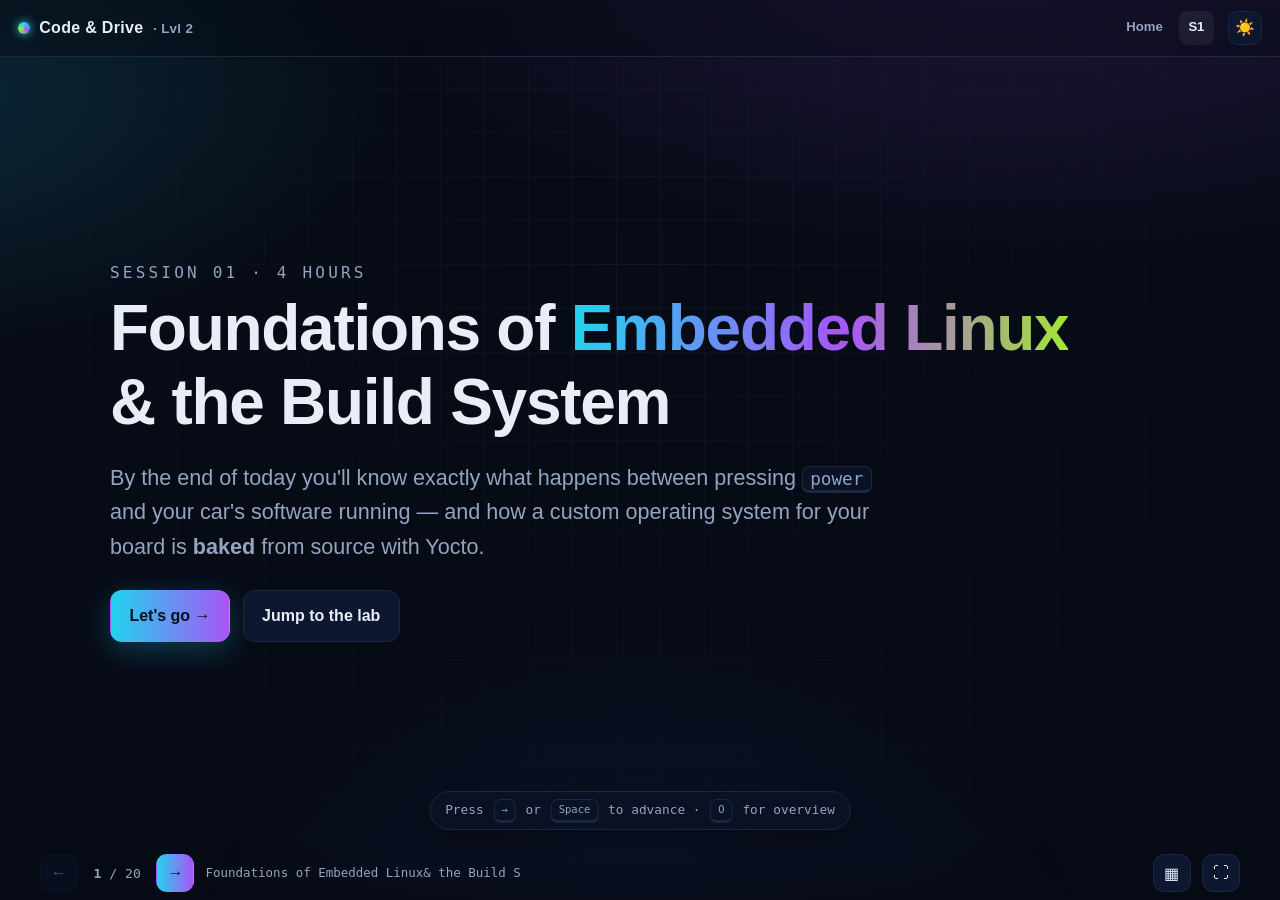
==== session1.html @ d2e60c44 "Publish Home + Session 1 (interactive decks)" ====
<!DOCTYPE html>
<html lang="en">
<head>
<meta charset="utf-8">
<meta name="viewport" content="width=device-width,initial-scale=1">
<title>S1 · Foundations of Embedded Linux &amp; the Build System</title>
<link rel="stylesheet" href="assets/style.css">
<link rel="stylesheet" href="assets/deck.css">
</head>
<body>
<div class="progress"></div>
<header class="topbar">
  <div class="brand"><span class="dot"></span> Code&nbsp;&amp;&nbsp;Drive <small>· Lvl 2</small></div>
  <nav>
    <a href="index.html">Home</a><a href="session1.html">S1</a>
    <!-- PUBLISH: uncomment each tab here (and in every published page) as the session goes live
    <a href="session2.html">S2</a>
    <a href="session3.html">S3</a><a href="session4.html">S4</a><a href="session5.html">S5</a><a href="session6.html">S6</a>
    -->
  </nav>
</header>

<div class="wrap deck">

  <section class="hero" style="min-height:78vh">
    <div class="reveal">
      <div class="kicker">SESSION 01 · 4 HOURS</div>
      <h1>Foundations of <span class="grad">Embedded Linux</span><br>&amp; the Build System</h1>
      <p class="lead reveal d1">By the end of today you'll know exactly what happens between pressing
      <kbd>power</kbd> and your car's software running — and how a custom operating system for your
      board is <b>baked</b> from source with Yocto.</p>
      <div class="hero-actions reveal d2">
        <a class="btn primary" href="#baremetal">Let's go →</a>
        <a class="btn ghost" href="#lab">Jump to the lab</a>
      </div>
    </div>
  </section>

  <!-- BARE METAL VS LINUX -->
  <section id="baremetal">
    <span class="eyebrow reveal">◆ Concept · the big architectural choice</span>
    <h2 class="reveal">Three ways to run code on a chip</h2>
    <div class="primer reveal">
      <span class="eyebrow">◆ Words first</span>
      <p class="plead">Five words we'll lean on — learn them <em>before</em> the concept:</p>
      <dl>
        <dt>Bare-metal</dt><dd>Running your code with <em>no</em> OS at all — your one program owns the whole
          chip. <span class="lit">You do everything yourself.</span></dd>
        <dt>Operating system (OS)</dt><dd>Software that manages the hardware and runs your programs for you.
          Linux is one. <span class="lit">Think: the manager everyone reports to.</span></dd>
        <dt>Kernel</dt><dd>The core of the OS that talks straight to the hardware and shares it between
          programs. <span class="lit">The manager's brain.</span></dd>
        <dt>Real-time</dt><dd>Guaranteeing an action happens within a strict deadline, every single time.
          <span class="lit">RTOS &amp; bare-metal can promise this; Linux <b>cannot</b>.</span></dd>
        <dt>RTOS (real-time OS)</dt><dd>A tiny OS (FreeRTOS, Zephyr, QNX) that schedules tasks with
          <em>guaranteed</em> timing. <span class="lit">A strict manager who never misses a deadline.</span></dd>
      </dl>
    </div>

    <h3 class="reveal d1" style="margin-top:1.6rem">The stack on each option — watch it grow</h3>
    <p class="lead reveal d1">Same chip; three very different amounts of software running on it. Each brick
    you stack up <b>gives you a feature</b> — and takes a little control and determinism away. Read every
    column <b>bottom-up</b>, from the metal to your code.</p>

    <div class="wstack reveal d1">
      <div class="col baremetal">
        <h3>🔩 Bare-metal</h3>
        <div class="brick you"><div class="bt">Your application — high-level logic</div>
          <div class="bd">while(1){ read_sensors(); if(clear) motor_forward(); }</div></div>
        <div class="brick hal"><div class="bt">🎚️ HAL — device actions</div>
          <div class="bd">motor_forward(), motor_stop() — say <i>what</i> to do, not which pin</div></div>
        <div class="brick mcal"><div class="bt">🔧 MCAL — register access</div>
          <div class="bd">motor_forward() → set_pin(IN1, HIGH): writes the GPIO registers</div></div>
        <div class="brick metal"><div class="bt">🔌 The chip · metal</div>
          <div class="bd">CPU + registers + memory-mapped IO</div></div>
        <div class="verdict"><b>You get:</b> µs-tight timing, tiny binary, total control.<br>
          <b>You pay:</b> no Wi-Fi, no multitasking, no filesystem, no Python — you write everything.</div>
      </div>

      <div class="col rtos">
        <h3>⏱️ RTOS</h3>
        <div class="brick you"><div class="bt">Your tasks</div>
          <div class="bd">motor_task() · sensor_task() · comms_task()</div></div>
        <div class="brick plus"><div class="bt">+ RTOS kernel — the one extra layer</div>
          <div class="bd">pre-emptive scheduler, timers, IPC (FreeRTOS / Zephyr / QNX)</div></div>
        <div class="brick hal"><div class="bt">🎚️ HAL — device actions</div>
          <div class="bd">motor_forward(), motor_stop() — same semantic API</div></div>
        <div class="brick mcal"><div class="bt">🔧 MCAL — register access</div>
          <div class="bd">turns those actions into GPIO / timer register writes</div></div>
        <div class="brick metal"><div class="bt">🔌 The chip · metal</div>
          <div class="bd">CPU + registers + memory-mapped IO</div></div>
        <div class="verdict"><b>You gain:</b> pre-emptive scheduling with <i>guaranteed</i> deadlines —
          perfect for a braking or motor-control loop.<br>
          <b>Still missing:</b> rich userspace — Python, TFLite, Wi-Fi, a dashboard are a huge lift.</div>
      </div>

      <div class="col linux">
        <h3>🐧 Embedded Linux</h3>
        <div class="brick you"><div class="bt">Your app · Python + TFLite</div>
          <div class="bd">main.py — ~100 lines of readable code</div></div>
        <div class="brick big"><div class="bt">+ User-space libraries</div>
          <div class="bd">python3, tflite-runtime, libgpiod, smbus2</div></div>
        <div class="brick big"><div class="bt">+ Init &amp; libc</div>
          <div class="bd">systemd (PID 1), glibc, coreutils, ssh, journalctl</div></div>
        <div class="brick big"><div class="bt">+ Linux kernel</div>
          <div class="bd">scheduler, drivers, GPIO/I²C/USB, TCP/IP, filesystem</div></div>
        <div class="brick plus"><div class="bt">+ Bootloader + device tree</div>
          <div class="bd">U-Boot / Pi firmware · .dtb describes the board</div></div>
        <div class="brick hal"><div class="bt">🎚️ HAL — kernel drivers &amp; pinctrl</div>
          <div class="bd">device tree + drivers map registers to /dev names — Linux's HAL</div></div>
        <div class="brick metal"><div class="bt">🔌 The chip · metal</div>
          <div class="bd">CPU + registers + memory-mapped IO</div></div>
        <div class="verdict"><b>You gain:</b> multitasking, drivers, Wi-Fi, TCP, Python, TFLite, a
          filesystem — everything a rich AI app needs.<br>
          <b>You pay:</b> a bigger image and no hard real-time guarantee — the scheduler can pause your
          code for a moment.</div>
      </div>
    </div>

    <div class="eli5 reveal"><span class="lbl">🍼 In plain words</span> Three ways to get around town: <b>bare-metal</b> is a go-kart — you push every pedal yourself, nothing between you and the wheels. <b>RTOS</b> is that same go-kart with a strict instructor who <i>guarantees</i> you brake in time. <b>Linux</b> is a comfy car with Wi-Fi, a screen and cruise control — powerful and clever, but it might pause for a heartbeat to take a phone call.</div>

    <div class="deep reveal"><h4>So why does <em>our</em> car run Linux?</h4><p>Because its hard job isn't a
      microsecond control loop — it's <b>running an AI model, streaming a dashboard over Wi-Fi, and logging
      data</b>. That's exactly what a rich OS is good at. We accept Linux's one weakness — it's not
      real-time — and <b>engineer around it</b>. A pure control
      product might instead pick an RTOS; a self-learning, networked car picks Linux.</p></div>

    <div class="field reveal">
      <span class="tag">🏭 From the field</span>
      <h4>This is literally the infotainment vs. safety split in a real car</h4>
      <p>In production vehicles the <b>infotainment &amp; connectivity</b> domain — maps, media, the AI, the
      network stack — runs <b>embedded Linux</b>, for exactly the reasons above. The <b>safety-critical</b>
      domain — braking, steering, airbags — runs on an <b>RTOS or bare-metal</b> microcontroller where a
      missed deadline is unacceptable. Same vehicle, two worlds, chosen by the real-time requirement. Our car
      is an "infotainment-class" workload, so Linux is the professional choice.</p>
    </div>
  </section>

  <!-- ARCHITECTURE MAP -->
  <section id="arch">
    <span class="eyebrow reveal">◆ The mental model for the whole course</span>
    <h2 class="reveal">The car is a stack of layers — one per session</h2>
    <p class="lead reveal d1">Hold this picture all week. A working robot is not one program — it's a
    <b>stack</b>, each layer trusting the one below it. Every session opens or adds one layer. Let's walk it
    <b>top-down</b>, from the thing you see (a car driving itself) all the way down to the metal, and mark
    which session opens each floor.</p>

    <div class="grid g2 reveal d1" style="margin-top:1rem;align-items:start">
      <div class="card"><div class="num" style="color:var(--cyan)">TOP</div>
        <h3>🧠 Application — the AI</h3>
        <p>A small neural net reads sensor numbers and decides <i>forward, left, right or stop</i>. This is
        the visible behaviour — what a spectator sees.</p>
        <span class="chip cyan">opened in Session 5</span></div>
      <div class="card"><div class="num">↓</div>
        <h3>🎚️ Abstraction — sensor &amp; actuator APIs</h3>
        <p>Small helper modules like <code>car.forward()</code> and <code>sensors.read()</code> that hide
        the messy hardware details behind clean functions your AI can call.</p>
        <span class="chip lime">opened in Sessions 3 &amp; 4</span></div>
      <div class="card"><div class="num">↓</div>
        <h3>📚 User-space libraries</h3>
        <p>Off-the-shelf helpers we <code>import</code>: <code>libgpiod</code> for GPIOs, <code>smbus2</code>
        for I²C to run the model. Someone else wrote them; we stack them in.</p>
        <span class="chip violet">opened in Session 2</span></div>
      <div class="card"><div class="num">↓</div>
        <h3>🚪 System-call interface</h3>
        <p>The one official doorway from your program into the kernel — <code>ioctl()</code> on files like
        <code>/dev/gpiochip0</code>. This is where “asking politely” starts.</p>
        <span class="chip violet">opened in Session 2</span></div>
      <div class="card"><div class="num">↓</div>
        <h3>⚙️ Linux kernel + subsystems</h3>
        <p>The core OS that owns the hardware and shares it fairly. Its GPIO &amp; I²C subsystems route your
        request to the right driver, and its scheduler decides when your code gets to run.</p>
        <span class="chip violet">opened in Sessions 2, 3, 4</span></div>
      <div class="card" style="border-color:rgba(34,211,238,.5);box-shadow:0 0 26px rgba(34,211,238,.15)">
        <div class="num" style="color:var(--cyan)">◀ YOU ARE HERE</div>
        <h3>🧱 Board support &amp; the image</h3>
        <p>The bootloader, kernel config and device tree that tell Linux <i>which</i> hardware it's running
        on — all packaged into one flashable image with your app inside. <b>This is today's floor.</b></p>
        <span class="chip cyan">Session 1 — today</span></div>
      <div class="card"><div class="num" style="color:var(--muted)">BOTTOM</div>
        <h3>🔌 Hardware</h3>
        <p>The Raspberry Pi (or BeagleBone), the L298N motor driver, the HC-SR04 ultrasonic sensor, the
        MPU6050 IMU — the metal that actually moves.</p>
        <span class="chip lime">wired up in Sessions 3 &amp; 4</span></div>
    </div>

    <p class="lead reveal d1" style="margin-top:1.4rem">Here's the same picture as a compact map — <b>this
    exact map reappears in every session with “you are here” highlighted</b>, so you always know where
    today's topic sits and what it depends on:</p>
    <div class="archmap reveal d1">
      <div class="lyr"><div><div class="t">🧠 Application — the AI</div>
        <div class="s">features → model → action (imitation learning)</div></div>
        <span class="badge">Session 5</span></div>
      <div class="lyr"><div><div class="t">🎚️ Abstraction — drivers you call</div>
        <div class="s">clean actuator &amp; sensor APIs your app uses</div></div>
        <span class="badge">Sessions 3 · 4</span></div>
      <div class="lyr"><div><div class="t">📚 User-space libraries</div>
        <div class="s">libgpiod, smbus2, python, tflite-runtime</div></div>
        <span class="badge">Session 2</span></div>
      <div class="lyr"><div><div class="t">🚪 System-call interface</div>
        <div class="s">ioctl() and the /dev files — userspace ↔ kernel</div></div>
        <span class="badge">Session 2</span></div>
      <div class="lyr"><div><div class="t">⚙️ Linux kernel + subsystems</div>
        <div class="s">scheduler, GPIO &amp; I²C subsystems, drivers</div></div>
        <span class="badge">Sessions 2 · 3 · 4</span></div>
      <div class="lyr here"><div><div class="t">🧱 Board support &amp; the image</div>
        <div class="s">bootloader, device tree, kernel config, rootfs</div></div>
        <span class="badge">◀ Session 1 · you are here</span></div>
      <div class="lyr"><div><div class="t">🔌 Hardware</div>
        <div class="s">Pi / BBB, L298N H-bridge, HC-SR04, MPU6050, motors</div></div>
        <span class="badge">Sessions 3 · 4</span></div>
    </div>
    <div class="note reveal" style="margin-top:1rem"><b>And wrapping all of it:</b> <b>Yocto + kas</b> is
      the <i>factory</i> that builds every layer above into one flashable image. That factory is today's job
      — get it right and every later session has solid ground to stand on.</div>
  </section>

  <!-- ANATOMY OF AN IMAGE -->
  <section>
    <span class="eyebrow reveal">◆ Anatomy</span>
    <h2 class="reveal">What's actually on the SD card?</h2>

    <div class="deep reveal"><h4>First — how did your code boot on the TivaC?</h4><p>On a bare-metal
      microcontroller like the <b>TivaC</b>, power-on was simple: the chip's <b>ROM boot sequence</b> read the
      reset vector and jumped straight into <code>main()</code>, flashed at a fixed address. One program owned
      the chip — no OS, no filesystem, no "boot" to speak of. A Linux board <i>cannot</i> start like that:
      there's an entire operating system to load and configure first. So the SD card doesn't hold "your
      program" — it holds <b>four stacked ingredients</b>, and booting is each one handing off to the next.</p></div>

    <p class="lead reveal d1">Read the stack bottom-up — the order they hand control over at boot:</p>
    <div class="stack reveal d2" style="margin-top:1.2rem">
      <div class="layer"><div><div class="t">① Bootloader / firmware</div>
        <div class="s">Pi GPU firmware or U-Boot — the first code that runs, loads the kernel</div></div>
        <span class="chip cyan">first</span></div>
      <div class="layer"><div><div class="t">② Linux kernel + device tree</div>
        <div class="s">The OS core, plus a <code>.dtb</code> that describes your board's hardware</div></div>
        <span class="chip violet">core</span></div>
      <div class="layer"><div><div class="t">③ Root filesystem (rootfs)</div>
        <div class="s">C library, BusyBox/coreutils, Python, systemd… the whole userspace</div></div>
        <span class="chip lime">userspace</span></div>
      <div class="layer"><div><div class="t">④ Your application</div>
        <div class="s"><code>/usr/share/car-training</code> + a systemd service that autostarts it</div></div>
        <span class="chip">you</span></div>
    </div>

    <!-- ① BOOTLOADER -->
    <h3 class="reveal" style="margin-top:1.8rem">① The bootloader — what replaces TivaC's ROM jump</h3>
    <div class="grid g2 reveal d1" style="margin-top:.8rem;align-items:start">
      <div class="card">
        <p>The SoC's tiny ROM can't start Linux directly — the kernel is compressed, large, and needs RAM
        configured first. So the ROM loads a small program whose only job is to <b>prepare the machine and
        load the kernel</b>: the bootloader.</p>
        <p><b>On the Raspberry Pi</b> that role is played by the GPU firmware
        (<code>bootcode.bin</code> → <code>start.elf</code>). <b>On the BeagleBone</b> it's <b>U-Boot</b>, the
        industry-standard open-source bootloader you'll meet on almost every embedded Linux board.</p>
      </div>
      <div class="card">
        <span class="eyebrow">◆ What a bootloader does, in order</span>
        <ol class="steps">
          <li>Initialise RAM, clocks and the boot device</li>
          <li>Read its config — which kernel, which device tree, what boot arguments</li>
          <li>Copy the kernel image + <code>.dtb</code> into memory</li>
          <li>Jump to the kernel's entry point — then step aside for good</li>
        </ol>
      </div>
    </div>

    <div class="eli5 reveal"><span class="lbl">🍼 In plain words</span> Turning the board on is like waking a sleepy giant. A tiny built-in reflex opens one eye and finds the SD card; the <b>bootloader</b> is the strong coffee that actually gets the giant (Linux) up on its feet.</div>

    <!-- ② KERNEL + DEVICE TREE -->
    <h3 class="reveal" style="margin-top:1.6rem">② The kernel — and the device tree that describes your board</h3>
    <p class="lead reveal d1">One Linux kernel binary runs on <i>thousands</i> of different boards. It can't
    hard-code "GPIO lives at address 0x7E200000" — that's true on a Pi and false on a BeagleBone. So the
    board's hardware is described <b>separately</b>, in a <b>device tree</b>.</p>
    <div class="grid g2 reveal d1" style="margin-top:.8rem;align-items:start">
      <div class="card">
        <span class="eyebrow">◆ What is a device tree?</span>
        <p>A <b>device tree</b> is a text file (<code>.dts</code>) that lists every piece of hardware on the
        board — CPUs, memory, I²C buses, GPIO controllers — and where each one lives in memory. It compiles
        to a binary blob (<code>.dtb</code>) that ships next to the kernel. At boot the kernel <i>reads</i> it
        and loads the matching drivers. Same kernel, different <code>.dtb</code> → different board.</p>
      </div>
      <div class="card">
        <span class="eyebrow">◆ A device tree is literally a tree</span>
<pre class="code">/ <span class="cm">(root node)</span>
├─ cpus/ .......... 4× Cortex-A72
├─ memory@0 ....... 4 GB
├─ soc/
│  ├─ i2c@7e804000  { status = "okay"; }   <span class="cm">→ /dev/i2c-1</span>
│  ├─ gpio@7e200000 { ... }                <span class="cm">→ /dev/gpiochip0</span>
│  └─ usb@7e980000  { ... }
└─ chosen { bootargs = "console=ttyS0"; }</pre>
      </div>
    </div>
    <div class="note tip reveal">Each <i>enabled</i> node becomes a device file the kernel exposes — the very
      <code>/dev/*</code> entries Session&nbsp;2 will open. Want to switch a pin's function or turn on a sensor
      bus? You edit the <b>device tree</b> (or a small overlay), not the kernel source. It's the board's
      wiring diagram, in text.</div>

    <div class="eli5 reveal"><span class="lbl">🍼 In plain words</span> The kernel is one skilled worker who can work in <i>any</i> factory. The <b>device tree</b> is the map of <i>this</i> factory — which machine sits where — so the worker finds everything without being rebuilt for each new building.</div>

    <!-- ③ ROOTFS -->
    <h3 class="reveal" style="margin-top:1.6rem">③ The root filesystem — everything Linux calls "userspace"</h3>
    <p class="lead reveal d1">The kernel on its own does nothing useful — it needs programs to run. The
    <b>rootfs</b> is the whole directory tree mounted at <code>/</code>: the C library, shell utilities,
    Python, systemd, and finally your app. <b>Why bake our own instead of grabbing Ubuntu?</b> So it holds
    <i>exactly</i> what the car needs and nothing else — small, fast to boot, and reproducible byte-for-byte.</p>
    <div class="grid g2 reveal d1" style="margin-top:.8rem;align-items:start">
      <div class="card">
        <span class="eyebrow">◆ Inside the rootfs</span>
<pre class="code">/
├─ bin/  sbin/    <span class="cm"># BusyBox / coreutils: ls, cp, mount…</span>
├─ lib/           <span class="cm"># glibc — the C library everything links to</span>
├─ usr/bin/python3        <span class="cm"># the Python that runs the AI</span>
├─ usr/share/car-training/ <span class="cm"># ← our app lives here</span>
├─ etc/systemd/   <span class="cm"># services, incl. car-training.service</span>
└─ dev/ proc/ sys/ <span class="cm"># kernel-provided, filled in at boot</span></pre>
      </div>
      <div class="card">
        <span class="eyebrow">◆ Ours vs a desktop</span>
        <p>Desktop Ubuntu's rootfs is <b>gigabytes</b> — thousands of packages you'll never touch. Ours is a
        few dozen <b>megabytes</b>: every single file is present because a recipe put it there on purpose.</p>
        <p>That's the whole promise of Yocto — you don't <i>trim down</i> a distro, you <i>build up</i>
        exactly the one you need.</p>
      </div>
    </div>

    <div class="eli5 reveal"><span class="lbl">🍼 In plain words</span> The <b>rootfs</b> is the toy box holding every tool and program the system can use. A desktop ships a giant box crammed with toys you'll never touch; we pack a tiny box with only the toys our car actually plays with.</div>

    <!-- ④ APP -->
    <h3 class="reveal" style="margin-top:1.6rem">④ Your application — the only part that's truly "yours"</h3>
    <div class="grid g2 reveal d1" style="margin-top:.8rem;align-items:start">
      <div class="card">
        <p>Everything below this layer was written by someone else. Your entire contribution is a handful of
        files dropped into the rootfs: the Python app under <code>/usr/share/car-training/</code> and a
        <b>systemd service</b> that launches it automatically on boot.</p>
        <p>That service is the bridge from "the OS finished booting" to "the car is driving": PID&nbsp;1
        (systemd) reads it and runs your <code>main.py</code>.</p>
      </div>
      <div class="card">
        <span class="eyebrow">◆ Where your app sits at runtime</span>
<pre class="code">systemd <span class="cm">(PID 1)</span>
  └─ starts car-training.service
       └─ /usr/bin/python3
            └─ /usr/share/car-training/main.py
                 └─ read sensors → model → drive motors</pre>
      </div>
    </div>
  </section>

  <!-- UNDERSTAND THE BOOT CHAIN -->
  <section id="bootchain">
    <span class="eyebrow reveal">◆ Put the ingredients in motion</span>
    <h2 class="reveal">The full boot chain, stage by stage</h2>
    <p class="lead reveal d1">You now know the four ingredients — so the boot sequence reads like a story.
    “It just boots” actually hides six distinct handoffs, each ingredient starting the next. Knowing them is
    the difference between guessing and debugging when the board shows a black screen.</p>

    <div class="grid g2 reveal d2" style="margin-top:1.2rem;align-items:start">
      <div>
        <ol class="steps">
          <li><b>Power-on / ROM code.</b> A tiny program burned into the SoC runs first — the same idea as
            the TivaC's reset vector, just smarter. It knows only enough to find the boot device (SD card)
            and load the next stage. You cannot change it.</li>
          <li><b>Bootloader.</b> On the Pi it's the GPU firmware (<code>bootcode.bin</code>→<code>start.elf</code>);
            on BeagleBone it's <b>U-Boot</b>. Its job: initialise RAM, read config, load the kernel + device
            tree into memory, and jump to the kernel.</li>
          <li><b>Kernel + device tree.</b> Linux decompresses and takes over. It reads the
            <code>.dtb</code> to learn what hardware exists, then brings up drivers, memory management and
            the scheduler.</li>
          <li><b>initramfs (optional).</b> A tiny in-RAM filesystem that can run early setup — e.g. mounting
            an encrypted or network root. Our simple images often skip it.</li>
          <li><b>Mount root filesystem.</b> The kernel mounts the real rootfs (the big partition) as
            <code>/</code>, then executes the first userspace process, <b>PID&nbsp;1</b>.</li>
          <li><b>init = systemd.</b> PID&nbsp;1 is <code>systemd</code>. It brings the system up target by
            target and finally starts <b>your</b> <code>car-training.service</code>.</li>
        </ol>
      </div>
      <div class="card" style="position:sticky;top:80px">
        <span class="eyebrow">◆ Mental hook</span>
        <p class="lead" style="font-size:1rem;margin-top:.6rem">Each stage only knows enough to start the
        next one. It's a relay race: <b>ROM → bootloader → kernel → init → your app</b>. If the car never
        reaches the dashboard, ask <i>“which baton was dropped?”</i></p>
        <div class="deep">
          <h4>Where problems show up</h4>
          <p class="mini">No lights at all → power/ROM. Rainbow screen forever (Pi) → firmware can't find the
          kernel. Kernel panic → bad rootfs or missing driver. Boots but no app → your service failed
          (check <code>journalctl</code>).</p>
        </div>
      </div>
    </div>

    <div class="deep reveal">
      <h4>systemd targets — the "runlevels" of modern Linux</h4>
      <p>systemd boots by reaching <b>targets</b>, each pulling in the units it needs:</p>
      <table class="data">
        <tr><th>Target</th><th>Meaning</th><th>Analogy</th></tr>
        <tr><td><code>basic.target</code></td><td>Filesystems, sockets, early services up</td><td>Engine idling</td></tr>
        <tr><td><code>network-online.target</code></td><td>Wi-Fi has an IP address</td><td>Radio connected</td></tr>
        <tr><td><code>multi-user.target</code></td><td>Full multi-user system, logins ready</td><td>Ready to drive</td></tr>
      </table>
      <p class="mini" style="margin-top:.6rem">Our service declares <code>After=network-online.target</code>
      and <code>WantedBy=multi-user.target</code> so the dashboard only starts once Wi-Fi is up.</p>
    </div>
  </section>

  <!-- WHAT IS YOCTO -->
  <section id="yocto">
    <span class="eyebrow reveal">◆ The factory</span>
    <h2 class="reveal">What is Yocto — and why build a whole OS from source?</h2>
    <p class="lead reveal d1">We never downloaded a finished operating system for the car. We <b>build</b>
    one, from source, tailored to our exact board. The tool that does that is <b>Yocto</b> — think of it as
    a factory that assembles a custom Linux distribution out of recipes.</p>

    <div class="grid g2 reveal d1" style="margin-top:1rem;align-items:start">
      <div class="card">
        <span class="eyebrow">◆ What Yocto actually is</span>
        <p>Not a Linux distro you install — a <b>build system</b>. You describe what you want (which kernel,
        which libraries, your app) in text files, and Yocto compiles the whole thing from source into one
        flashable image. The same inputs always produce the same image, on any machine.</p>
      </div>
      <div class="card">
        <span class="eyebrow">◆ Why Yocto for embedded</span>
        <ul>
          <li><b>Tiny</b> — only the packages the car needs, measured in MB not GB.</li>
          <li><b>Reproducible</b> — anyone rebuilds the identical image, bit for bit.</li>
          <li><b>Tailored</b> — the exact kernel drivers and device tree for our board.</li>
          <li><b>Industry standard</b> — the same tool shipping real products at real companies.</li>
        </ul>
      </div>
    </div>

    <div class="eli5 reveal"><span class="lbl">🍼 In plain words</span> You don't buy a ready-made cake (that's Ubuntu). <b>Yocto</b> is your kitchen: you pick the exact ingredients and bake a cake that's precisely the size and flavour your car needs — no waste, nothing you didn't ask for.</div>

    <div class="primer reveal">
      <span class="eyebrow">◆ Words first</span>
      <p class="plead">Yocto comes with its own vocabulary. Five words unlock everything that follows:</p>
      <dl>
        <dt>Image</dt><dd>The finished, flashable operating system — the single file you write to the SD
          card. <span class="lit">The cake we're baking.</span></dd>
        <dt>Recipe <code>.bb</code></dt><dd>A text file with instructions to build one ingredient (the kernel,
          Python, our app). <span class="lit">One recipe card per ingredient.</span></dd>
        <dt>Layer <code>meta-*</code></dt><dd>A folder (a Git repo) that groups related recipes.
          <span class="lit">A shelf of recipe cards you stack in.</span></dd>
        <dt>BitBake</dt><dd>The engine that reads the recipes and actually does the building.
          <span class="lit">The oven.</span></dd>
        <dt>Upstream / downstream</dt><dd><b>Upstream</b> = the original project someone else maintains that we
          build <em>on top of</em> (poky, meta-raspberrypi). <b>Downstream</b> = us, further along, consuming
          their work. <span class="lit">Water flows from upstream → to you, downstream.</span></dd>
      </dl>
    </div>

    <h3 class="reveal" style="margin-top:1.6rem">What BitBake actually does — the five-task pipeline</h3>
    <p class="lead reveal d1">BitBake builds every ingredient by running the <b>same five tasks, in order</b>.
    A full image is thousands of these, but each recipe walks the identical pipeline:</p>
    <ol class="steps reveal d1" style="margin-top:.6rem">
      <li><b><code>do_fetch</code> — get the source.</b> Download this ingredient's code (git clone or
        tarball) into the build tree.</li>
      <li><b><code>do_configure</code> — set it up.</b> Run the project's configure step so it targets our
        board and options (think <code>./configure</code> or cmake).</li>
      <li><b><code>do_compile</code> — build it.</b> Compile the source into binaries for the board's ARM CPU.</li>
      <li><b><code>do_install</code> — lay out the files.</b> Copy the built binaries, libraries and configs
        into the exact paths they'll occupy on the rootfs (a staging directory).</li>
      <li><b><code>do_package</code> — wrap it up.</b> Split the result into installable packages that get
        assembled, alongside every other recipe's, into the final image.</li>
    </ol>
    <div class="eli5 reveal"><span class="lbl">🍼 In plain words</span> Building one ingredient is like making the same sandwich every time: <b>fetch</b> the bread, <b>configure</b> = lay it out, <b>compile</b> = toast it, <b>install</b> = plate it, <b>package</b> = wrap it to go. Every recipe walks the identical five moves.</div>

    <div class="note tip reveal">Every task's output is cached (<code>sstate</code>). Change one recipe and
      BitBake re-runs only the tasks downstream of the change — which is why the second build is minutes, not
      hours.</div>
  </section>

  <!-- WITHOUT KAS vs WITH KAS -->
  <section id="kas">
    <span class="eyebrow reveal">◆ Why we use kas · not just “how”</span>
    <h2 class="reveal">Do it the hard way once — then let kas do it for you</h2>
    <p class="lead reveal d1">BitBake alone <b>works</b>. It just needs you to babysit a lot of little
    setup steps every single time — clone each layer at the right branch, source an environment script,
    write two config files by hand, and add every layer to the build. Miss a step, get a cryptic error.
    <b>kas</b> is a thin YAML front-end that does the exact same steps for you. Look at both sides side
    by side and the point of kas becomes obvious.</p>

    <div class="eli5 reveal"><span class="lbl">🍼 In plain words</span> Doing it by hand is reciting a six-step recipe from memory <i>every single time</i> — miss one step and dinner's ruined. <b>kas</b> writes the recipe on one card; hand the card to anyone and they make the exact same dish.</div>

    <div class="grid g2 reveal d2" style="margin-top:1.2rem;align-items:start">
      <div class="card">
        <h3>🛠️ Without kas — the manual dance</h3>
        <p class="mini">Everything you'd type in a terminal to reach one <code>bitbake</code>:</p>
<pre class="code"><span class="cm"># 1) clone every layer at the same branch (typo = mystery error)</span>
mkdir -p ~/yocto &amp;&amp; cd ~/yocto
git clone -b scarthgap https://git.yoctoproject.org/poky
git clone -b scarthgap https://git.openembedded.org/meta-openembedded
git clone -b scarthgap https://git.yoctoproject.org/meta-raspberrypi
git clone &lt;course-repo&gt;/meta-car-training

<span class="cm"># 2) initialise the build tree (sets PATH, creates build/)</span>
source poky/oe-init-build-env build

<span class="cm"># 3) register every layer with BitBake, in order</span>
bitbake-layers add-layer ../meta-openembedded/meta-oe
bitbake-layers add-layer ../meta-openembedded/meta-python
bitbake-layers add-layer ../meta-raspberrypi
bitbake-layers add-layer ../meta-car-training

<span class="cm"># 4) edit build/conf/local.conf by hand: MACHINE, DISTRO,</span>
<span class="cm">#    INIT_MANAGER, IMAGE_FSTYPES, EXTRA_IMAGE_FEATURES…</span>
vim conf/local.conf

<span class="cm"># 5) finally start the build</span>
bitbake core-image-car-training</pre>
        <div class="pitfall" style="margin-top:.8rem"><b>The pain:</b> six manual steps, three files to
          keep in sync, and a teammate who wants to reproduce your build has to hear you explain all of
          the above. Version drift is guaranteed.</div>
      </div>

      <div class="card">
        <h3>✨ With kas — one file, one command</h3>
        <p class="mini">The <b>same</b> steps, but declared once in YAML and executed for you:</p>
<pre class="code"><span class="cm"># yocto/kas-raspberrypi4.yml — the entire recipe for the build</span>
<span class="kw">machine</span>: raspberrypi4-64
<span class="kw">distro</span>: poky
<span class="kw">target</span>: core-image-car-training

<span class="kw">repos</span>:
  poky:
    url: https://git.yoctoproject.org/poky
    branch: scarthgap
  meta-openembedded:
    url: https://git.openembedded.org/meta-openembedded
    branch: scarthgap
    layers: {meta-oe: , meta-python: }
  meta-raspberrypi:
    url: https://git.yoctoproject.org/meta-raspberrypi
    branch: scarthgap
  meta-car-training:
    path: meta-car-training

<span class="kw">local_conf_header</span>:
  car: |
    INIT_MANAGER = "systemd"
    IMAGE_FSTYPES = "wic.bz2"</pre>
<pre class="code" style="margin-top:.7rem"><span class="cm"># then, forever after — one line:</span>
<span class="kw">$</span> kas build yocto/kas-raspberrypi4.yml</pre>
        <div class="win" style="margin-top:.8rem"><b>The win:</b> the YAML <b>is</b> the build. Anyone in
          the world runs one command and gets your exact image — no README, no tribal knowledge. That's
          the <i>reproducibility</i> professional Yocto projects live on.</div>
      </div>
    </div>

    <div class="deep reveal" style="margin-top:1rem"><h4>What kas actually does under the hood</h4>
      <p>Nothing magic. When you run <code>kas build</code> it (1) <code>git clone</code>s every repo in
      <code>repos:</code> at the exact branch/commit you asked for, (2) runs <code>source
      oe-init-build-env</code>, (3) generates <code>bblayers.conf</code> from the layer list, (4) appends
      your <code>local_conf_header</code> into <code>local.conf</code>, and (5) invokes <code>bitbake
      $target</code>. Exactly the manual dance on the left — automated and version-locked.</p></div>
    <div class="field reveal">
      <span class="tag">🏭 From the field</span>
      <h4>Every serious embedded team uses a front-end like this</h4>
      <p>In production a real team never runs raw <code>bitbake</code> from a wiki README. They use
      <b>kas</b>, or a similar tool (<code>repo</code>, <code>tanuki</code>), for exactly the reproducibility
      reason above. Learn kas here and it maps straight onto a professional Yocto workflow.</p>
    </div>
  </section>

  <!-- LAB: YOCTO IMAGE BAKER -->
  <section id="lab">
    <span class="eyebrow reveal">◆ Interactive lab</span>
    <h2 class="reveal">Bake your own image 🍰</h2>
    <p class="lead reveal d1">Now bake one yourself — the same <code>kas build</code> from the last slide,
    made interactive. Toggle the layers you need, then hit <b>Bake</b>. Miss a required layer and the build
    complains — just like the real thing.</p>

    <div class="grid g2 reveal d2" style="margin-top:1.2rem">
      <div class="card">
        <h3>Choose your layers</h3>
        <div id="layers"></div>
        <button class="btn primary" id="bake" style="margin-top:1rem">⚙️ Bake image</button>
      </div>
      <div class="card">
        <div class="term" style="box-shadow:none">
          <div class="bar"><i></i><i></i><i></i><span>kas build kas-raspberrypi4.yml</span></div>
          <div class="body" id="bakeout"><span class="m">Toggle layers and press Bake…</span></div>
        </div>
        <div id="artifact" style="margin-top:1rem"></div>
      </div>
    </div>
    <div class="note reveal"><b>Real command:</b> <code>kas build yocto/kas-raspberrypi4.yml</code> — kas
      clones the layers, then BitBake runs thousands of tasks to produce
      <code>core-image-car-training-*.wic.bz2</code> which you flash to the SD card.</div>
  </section>

  <!-- YOCTO MENTAL MODEL -->
  <section>
    <span class="eyebrow reveal">◆ Deep dive</span>
    <h2 class="reveal">Four more words that unlock the deeper mental model</h2>
    <p class="lead reveal d1">You already met <i>image</i>, <i>recipe</i>, <i>layer</i>, <i>BitBake</i> and
    <i>upstream/downstream</i> in the primer earlier. Four more terms unlock everything else Yocto does behind
    the scenes — <b>the ones you'll hear a senior engineer say out loud</b>:</p>

    <dl class="gloss card reveal d1" style="margin-top:1rem">
      <dt>Task</dt><dd>One step of the five-task pipeline inside a recipe (<code>do_fetch</code> →
        <code>do_configure</code> → <code>do_compile</code> → <code>do_install</code> →
        <code>do_package</code>). BitBake runs them in dependency order — thousands of them for a full image.</dd>
      <dt>Machine</dt><dd>The target hardware, e.g. <code>raspberrypi4-64</code> or
        <code>beaglebone-yocto</code>. It selects the kernel, bootloader and device tree.</dd>
      <dt>Distro</dt><dd>Global policy: init system, libc, features. We use <code>poky</code> tuned to
        <code>systemd</code>.</dd>
      <dt>sstate cache</dt><dd>Yocto caches every task's output. Change one recipe and only <i>that</i>
        branch rebuilds — which is why the second build is far faster than the first.</dd>
    </dl>

    <div class="deep reveal">
      <h4>Why build from source at all?</h4>
      <p>Because an embedded image must be <b>tiny, reproducible and tailored</b>. A desktop Ubuntu is
      gigabytes of stuff your car will never use. Yocto lets you include <i>exactly</i> the kernel drivers,
      libraries and files you need — nothing more — and rebuild the identical image on any machine, any
      time. That reproducibility is gold in a competition and in industry.</p>
    </div>
  </section>

  <!-- WHERE LAYERS COME FROM -->
  <section>
    <span class="eyebrow reveal">◆ Deep dive</span>
    <h2 class="reveal">Where do these layers actually come from?</h2>
    <p class="lead reveal d1">“Layer” sounds abstract. It isn't — <b>a layer is just a Git repository full of
    text files</b> (recipes and config). Here's where each one really lives on the internet:</p>

    <div class="card reveal d1" style="margin-top:1rem">
      <table class="data">
        <tr><th>Layer</th><th>Maintained by</th><th>Origin (git URL)</th><th>Gives us…</th></tr>
        <tr><td><code>poky</code></td><td>The Yocto Project</td>
          <td><code>git.yoctoproject.org/poky</code></td><td>BitBake + core metadata &amp; distro</td></tr>
        <tr><td><code>meta-raspberrypi</code></td><td>Community</td>
          <td><code>github.com/agherzan/meta-raspberrypi</code></td><td>Pi kernel, firmware, device trees</td></tr>
        <tr><td><code>meta-openembedded</code></td><td>OpenEmbedded</td>
          <td><code>github.com/openembedded/meta-openembedded</code></td><td>Python, libgpiod, smbus2, numpy…</td></tr>
        <tr><td><code>meta-car-training</code></td><td><b>us — this course</b></td>
          <td>in the course repo</td><td>the car app + its systemd service</td></tr>
      </table>
    </div>

    <p class="lead reveal d1" style="margin-top:1.2rem">When you run <code>kas build</code>, kas reads those
    URLs from the <code>.yml</code> and <code>git clone</code>s each layer next to the others. Afterwards your
    disk looks like this — every layer is a plain folder you can <code>cd</code> into and read:</p>
    <div class="term reveal d1" style="margin-top:1rem"><div class="bar"><i></i><i></i><i></i>
      <span>tree -L 1  (after kas checks out the layers)</span></div>
      <div class="body"><span class="c">~/SummerTraining/build/layers/</span>
<span class="m">├─</span> <span class="v">poky/</span>                <span class="m"># bitbake/ + meta/ + meta-poky/  ← from git.yoctoproject.org</span>
<span class="m">├─</span> <span class="v">meta-raspberrypi/</span>    <span class="m"># the Pi BSP layer          ← from github.com/agherzan</span>
<span class="m">├─</span> <span class="v">meta-openembedded/</span>   <span class="m"># meta-oe, meta-python…     ← from github.com/openembedded</span>
<span class="m">└─</span> <span class="v">meta-car-training/</span>   <span class="m"># ← the ONLY one we wrote</span>
    <span class="m">├─</span> conf/layer.conf
    <span class="m">├─</span> recipes-car/car-training-app_1.0.bb
    <span class="m">└─</span> recipes-car/files/app/main.py …</div></div>

    <p class="lead reveal d1" style="margin-top:1.4rem">Why is each one <b>required</b>? Pull one out and the
    build breaks in a specific, predictable way:</p>
    <div class="grid g2 reveal d1" style="margin-top:.8rem">
      <div class="pitfall"><b>Remove <code>poky</code></b> → no BitBake, no kernel, no C library. It's the
        ground everything stands on — nothing builds at all.</div>
      <div class="pitfall"><b>Remove <code>meta-raspberrypi</code></b> → no Pi kernel, firmware or device tree.
        The image might build but it will <i>never boot</i> on the board.</div>
      <div class="pitfall"><b>Remove <code>meta-openembedded</code></b> → no <code>python3-gpiod</code> /
        <code>smbus2</code>. BitBake stops with <code>Nothing RPROVIDES</code> because our app's runtime deps
        can't be found.</div>
      <div class="pitfall"><b>Remove <code>meta-car-training</code></b> → the OS boots perfectly… to an empty
        prompt. There's simply no car app on it. That's <i>our</i> layer.</div>
    </div>
    <div class="note tip reveal">Three of the four layers are downloaded unchanged from the internet. The
      <b>only</b> code that is truly ours is <code>meta-car-training</code>. Standing on giants' shoulders is
      the entire point of Yocto.</div>
  </section>

  <!-- HOW LAYERS LINK -->
  <section>
    <span class="eyebrow reveal">◆ Deep dive</span>
    <h2 class="reveal">How the layers link together</h2>
    <p class="lead reveal d1">Cloning the folders isn't enough — BitBake has to be <i>told</i> which layers
    exist and in what order. Exactly two files do the linking.</p>

    <div class="grid g2 reveal d1" style="margin-top:1rem;align-items:start">
      <div class="card">
        <h3>① <code>bblayers.conf</code> — the master list</h3>
        <p>One variable, <code>BBLAYERS</code>, is an ordered list of every layer path BitBake should read.
        kas writes this for you from the <code>.yml</code>:</p>
        <pre class="code"><span class="cm"># build/conf/bblayers.conf  (generated by kas)</span>
<span class="kw">BBLAYERS</span> = <span class="st">"</span>
  <span class="st">${TOPDIR}/layers/poky/meta</span>
  <span class="st">${TOPDIR}/layers/poky/meta-poky</span>
  <span class="st">${TOPDIR}/layers/meta-raspberrypi</span>
  <span class="st">${TOPDIR}/layers/meta-openembedded/meta-oe</span>
  <span class="st">${TOPDIR}/layers/meta-openembedded/meta-python</span>
  <span class="st">${TOPDIR}/layers/meta-car-training</span>
<span class="st">"</span></pre>
      </div>
      <div class="card">
        <h3>② <code>conf/layer.conf</code> — each layer's ID card</h3>
        <p>Every layer carries its own <code>conf/layer.conf</code> that registers it with BitBake: its name,
        priority, where its recipes are, and which layers it needs first.</p>
        <pre class="code"><span class="cm"># meta-car-training/conf/layer.conf</span>
<span class="kw">BBPATH</span> .= <span class="st">":${LAYERDIR}"</span>
<span class="kw">BBFILES</span> += <span class="st">"${LAYERDIR}/recipes-*/*/*.bb \</span>
<span class="st">            ${LAYERDIR}/recipes-*/*/*.bbappend"</span>
<span class="kw">BBFILE_COLLECTIONS</span> += <span class="st">"car-training"</span>
<span class="kw">BBFILE_PRIORITY_car-training</span> = <span class="st">"10"</span>
<span class="kw">LAYERDEPENDS_car-training</span> = <span class="st">"core openembedded-layer"</span>
<span class="kw">LAYERSERIES_COMPAT_car-training</span> = <span class="st">"scarthgap"</span></pre>
      </div>
    </div>

    <div class="grid g2 reveal d1" style="margin-top:1.2rem;align-items:start">
      <div class="deep"><h4>Line by line — why each matters</h4>
        <p><code>BBFILES</code> is the glob telling BitBake where <i>this</i> layer's recipes live.
        <code>BBFILE_COLLECTIONS</code> gives the layer a name. <code>BBFILE_PRIORITY</code> breaks ties when
        two layers define the same recipe (higher wins). <code>LAYERDEPENDS</code> says “I need these layers
        present first” — ours needs <code>core</code> (poky) and <code>openembedded-layer</code> for Python.
        <code>LAYERSERIES_COMPAT</code> pins the Yocto release (<code>scarthgap</code>) so mismatched layers
        refuse to build instead of failing cryptically later.</p></div>
      <div class="card">
        <h3>Confirm the wiring</h3>
        <p>On the build machine, ask BitBake what it actually loaded:</p>
        <div class="term" style="box-shadow:none"><div class="bar"><i></i><i></i><i></i>
          <span>bitbake-layers show-layers</span></div>
          <div class="body"><span class="c">$ bitbake-layers show-layers</span>
<span class="m">layer                path                        pri</span>
core                 layers/poky/meta             5
yocto                layers/poky/meta-poky        5
raspberrypi          layers/meta-raspberrypi      9
openembedded-layer   layers/…/meta-oe             6
<span class="g">car-training         layers/meta-car-training    10</span></div></div>
      </div>
    </div>
    <div class="note tip reveal">Mental model of the whole chain: <b>kas</b> clones the layers → writes
      <b>bblayers.conf</b> to list them → each <b>layer.conf</b> plugs its recipes in and declares its
      dependencies. That's how six thousand recipes find one another.</div>
  </section>

  <!-- RECIPE ANATOMY -->
  <section>
    <span class="eyebrow reveal">◆ Read a real recipe</span>
    <h2 class="reveal">Anatomy of our app's recipe</h2>
    <p class="lead reveal d1">This is (a trimmed version of) the recipe that puts the car software on the
    image. Every line earns its place.</p>
    <pre class="code reveal d2"><span class="cm"># car-training-app_1.0.bb — packages the Python app + its service</span>
<span class="kw">SUMMARY</span> = <span class="st">"Edge-AI line-following car controller"</span>
<span class="kw">LICENSE</span> = <span class="st">"MIT"</span>

<span class="cm"># where the source comes from (a local folder in our layer)</span>
<span class="kw">SRC_URI</span> = <span class="st">"file://app"</span>

<span class="cm"># runtime dependencies — MUST be present on the device, not just at build</span>
<span class="kw">RDEPENDS</span>:${PN} = <span class="st">"python3 python3-gpiod python3-smbus2"</span>

<span class="cm"># install the app under /usr/share and register a systemd service</span>
<span class="kw">do_install</span>() {
    install -d ${D}/usr/share/car-training
    cp -r ${WORKDIR}/app/* ${D}/usr/share/car-training/
    install -Dm0644 car-training.service \
        ${D}${systemd_system_unitdir}/car-training.service
}

<span class="kw">inherit</span> systemd
<span class="kw">SYSTEMD_SERVICE</span>:${PN} = <span class="st">"car-training.service"</span>
<span class="kw">SYSTEMD_AUTO_ENABLE</span> = <span class="st">"enable"</span>   <span class="cm"># autostart on boot</span></pre>
    <div class="note tip reveal"><code>${PN}</code> = "package name", <code>${D}</code> = the staging
      directory that becomes the rootfs, <code>${WORKDIR}</code> = where the source was unpacked. These
      variables appear in every recipe.</div>
  </section>

  <!-- FILES YOU WRITE -->
  <section>
    <span class="eyebrow reveal">◆ Reference</span>
    <h2 class="reveal">The files <em>you</em> write — and why</h2>
    <p class="lead reveal d1">Yocto uses a small vocabulary of file types. Most come from upstream layers; you
    only author a handful. Here's the whole set and who writes each:</p>

    <div class="card reveal d1" style="margin-top:1rem">
      <table class="data">
        <tr><th>Extension</th><th>What it is</th><th>Who writes it</th></tr>
        <tr><td><code>.bb</code></td><td>Recipe — build/package one component</td><td><b>us</b> (the app)</td></tr>
        <tr><td><code>.bbappend</code></td><td>Extends an existing recipe without copying it</td><td><b>us</b>, to tweak upstream</td></tr>
        <tr><td><code>.conf</code></td><td>Config: <code>layer.conf</code>, <code>local.conf</code>, machine/distro</td><td><b>us</b> (layer.conf) + upstream</td></tr>
        <tr><td><code>.inc</code></td><td>Include fragment shared between recipes</td><td>mostly upstream</td></tr>
        <tr><td><code>.bbclass</code></td><td>Reusable logic recipes <code>inherit</code></td><td>upstream (e.g. <code>systemd.bbclass</code>)</td></tr>
        <tr><td><code>.yml</code></td><td>kas file — describes the whole build</td><td><b>us</b></td></tr>
        <tr><td><code>.service</code></td><td>systemd unit — how/when our app starts</td><td><b>us</b></td></tr>
        <tr><td><code>.py</code></td><td>The car application itself</td><td><b>us</b></td></tr>
        <tr><td><code>.dts → .dtb</code></td><td>Device-tree source → compiled blob</td><td>upstream BSP</td></tr>
      </table>
    </div>

    <p class="lead reveal d1" style="margin-top:1.4rem">You already read our recipe (<code>.bb</code>). Here's
    the <b>systemd service</b> it installs — the file that makes the car software launch on boot. Every line
    earns its place:</p>
    <pre class="code reveal d1"><span class="cm"># car-training.service — a systemd unit (we write this)</span>
<span class="kw">[Unit]</span>
<span class="fn">Description</span>=Edge-AI line-following car   <span class="cm"># label shown by systemctl status</span>
<span class="fn">After</span>=network-online.target            <span class="cm"># don't start until Wi-Fi has an IP</span>
<span class="fn">Wants</span>=network-online.target            <span class="cm"># actively pull that target in</span>

<span class="kw">[Service]</span>
<span class="fn">ExecStart</span>=/usr/bin/python3 /usr/share/car-training/main.py web
<span class="fn">Restart</span>=on-failure                     <span class="cm"># crash? systemd relaunches it</span>
<span class="fn">User</span>=root                              <span class="cm"># needs GPIO/I²C access</span>

<span class="kw">[Install]</span>
<span class="fn">WantedBy</span>=multi-user.target            <span class="cm"># hook into the normal boot stage</span></pre>

    <div class="grid g3 reveal d1" style="margin-top:1.2rem">
      <div class="card"><div class="num">[Unit]</div><h3>Identity &amp; order</h3><p>Names the service and says
        <i>when</i> it may start. <code>After</code>/<code>Wants</code> put it behind the network so the
        dashboard has Wi-Fi before it opens a socket.</p></div>
      <div class="card"><div class="num">[Service]</div><h3>How to run it</h3><p><code>ExecStart</code> is the
        exact command; <code>Restart=on-failure</code> gives resilience; <code>User=root</code> grants the
        privilege the pins need.</p></div>
      <div class="card"><div class="num">[Install]</div><h3>When enabled</h3><p><code>WantedBy=multi-user.target</code>
        is what <code>SYSTEMD_AUTO_ENABLE</code> in the recipe hooks into, so the car autostarts every
        boot.</p></div>
    </div>
    <div class="deep reveal"><h4>The thread that ties it all together</h4><p>Our <code>.bb</code> recipe
      <code>install</code>s this <code>.service</code> file and our <code>.py</code> app into the rootfs;
      <code>SYSTEMD_SERVICE</code> + <code>SYSTEMD_AUTO_ENABLE</code> register it; systemd (PID&nbsp;1) reads it
      at boot and runs our Python. Four small files — <code>.yml</code>, <code>.bb</code>,
      <code>.service</code>, <code>.py</code> — are the <i>entire</i> footprint of “our” work on top of a whole
      operating system.</p></div>
  </section>

  <!-- HANDS-ON TIME -->
  <section>
    <span class="eyebrow reveal">◆ The whole flow, end to end</span>
    <h2 class="reveal">From empty terminal to a booting board</h2>
    <p class="lead reveal d1">Here is the whole journey in one map — from an empty terminal to a booting
    system. It splits into two passes: a fast <b>minimal build</b> to learn the moves, then the <b>full car
    image</b> on real hardware or in QEMU.</p>

    <div class="grid g2 reveal d1" style="margin-top:1.2rem;align-items:start">
      <div class="card">
        <div class="num" style="color:var(--lime)">PASS 1 · the minimal build</div>
        <h3>💻 Learn the moves, end to end</h3>
        <ol class="steps">
          <li><b>Raw <code>bitbake</code> minimal build.</b> The hard way — hand-clone each layer, source
            the env, edit <code>bblayers.conf</code> + <code>local.conf</code>, then
            <code>bitbake core-image-minimal</code>. See where every step actually lives.</li>
          <li><b>Same target with <code>kas</code>.</b> One YAML, one command — the contrast makes the point
            of kas obvious.</li>
          <li><b>Switch to the course project.</b> Open <code>meta-car-training</code> and walk the folder
            tree — the very layer &amp; recipe layout we just dissected.</li>
          <li><b>Make a tiny change.</b> Something visible (hostname / MOTD banner) to prove the change
            actually reaches the running system.</li>
          <li><b>Rebuild with <code>kas</code>.</b> Only the delta rebuilds thanks to <code>sstate</code>
            — seconds, not minutes.</li>
          <li><b>Boot it.</b> Flash the SD card and plug it into a Pi, <i>or</i> boot the same image in
            QEMU. Either way the serial console scrolls past — the boot terminal just below is what you see.</li>
        </ol>
      </div>

      <div class="card">
        <div class="num" style="color:var(--cyan)">PASS 2 · the full image</div>
        <h3>🏠 The complete car, on board or in QEMU</h3>
        <ol class="steps">
          <li><b>Replay the flow</b> from the minimal build through the tiny change, start to finish.</li>
          <li><b>Build the <em>full</em> car image</b> (much longer — budget an evening).</li>
          <li><b>Run it</b> — flash to a fresh microSD and boot a board, or boot in QEMU if there's no
            hardware to hand.</li>
          <li><b>Confirm the <code>car-training</code> service comes up</b> and the dashboard is reachable.</li>
          <li><b>Capture the evidence</b> for Session 2 — a screenshot of <code>active (running)</code> or
            the dashboard URL loading.</li>
        </ol>
      </div>
    </div>
  </section>

  <!-- WATCH IT BOOT -->
  <section id="boot">
    <span class="eyebrow reveal">◆ The payoff · watch it come alive</span>
    <h2 class="reveal">From power to your login prompt</h2>
    <p class="lead reveal d1">This is (a friendly version of) what scrolls past on the serial console once
    the SD card is in and power is applied. Every line is a <b>handoff</b>: one layer starting the next —
    exactly the layers we just built.</p>
    <div class="term reveal d2" style="margin-top:1rem" data-type='[
      ["[ ROM ] SoC boot ROM: no code in RAM → reading SD card…\n","m",7],
      ["[ boot] firmware: loading kernel8.img + bcm2711-rpi-4-b.dtb\n","m",7],
      ["[    0.000000] Booting Linux on physical CPU 0x0\n","c",5],
      ["[    0.000000] Linux version 6.6.0 (yocto@builder) aarch64\n","c",5],
      ["[    0.142187] Machine model: Raspberry Pi 4 Model B\n","c",5],
      ["[    0.318402] Memory: 3908M available\n","c",5],
      ["[    0.774510] brcmstb-i2c 3f804000.i2c: bus registered → /dev/i2c-1\n","c",5],
      ["[    0.902118] gpiochip0: registered 58 GPIO lines → /dev/gpiochip0\n","c",5],
      ["[    1.204773] EXT4-fs (mmcblk0p2): mounted filesystem as /\n","g",5],
      ["[    1.360051] systemd[1]: Detected architecture arm64\n","g",5],
      ["[    1.512900] systemd[1]: Reached target basic.target\n","g",5],
      ["[    2.031244] systemd[1]: Reached target network-online.target\n","g",5],
      ["[    2.244881] systemd[1]: Reached target multi-user.target\n","g",5],
      ["[    2.301067] systemd[1]: Starting car-training.service…\n","v",5],
      ["[    2.640233] car-training[412]: loading model.tflite (14 KB)\n","v",5],
      ["[    2.905612] car-training[412]: dashboard on http://192.168.1.42:8080\n","c",5],
      ["[    2.912004] systemd[1]: Started car-training.service.\n","g",5],
      ["\nraspberrypi4 login: ","g",22],["root\n","c",26],
      ["root@raspberrypi4:~# ","g",22],["ready to drive_","",40]
    ]'>
      <div class="bar"><i></i><i></i><i></i><span>ttyS0 — serial console @ 115200 baud</span></div>
      <div class="body"></div>
    </div>
    <div class="note reveal">Read it top-to-bottom and you can <b>see the six boot stages</b>: ROM →
      firmware → kernel (with the device tree naming the board) → the kernel registering <code>/dev/i2c-1</code>
      and <code>/dev/gpiochip0</code> (the very files Session&nbsp;2 will open) → rootfs mounted → systemd
      reaching its targets → <b>your</b> service starting.</div>
  </section>

  <!-- TROUBLESHOOTING -->
  <section>
    <span class="eyebrow reveal">◆ When it breaks (it will)</span>
    <h2 class="reveal">Troubleshooting field guide</h2>
    <div class="grid g2 reveal d1" style="margin-top:1rem">
      <div class="pitfall"><b>Build fails: "Nothing RPROVIDES X".</b><br>A recipe needs a package no layer
        provides. Add the correct layer/package name (real example from this course:
        <code>python3-libgpiod</code> doesn't exist — the right one is <code>python3-gpiod</code>).</div>
      <div class="pitfall"><b>Board shows nothing / rainbow screen.</b><br>Firmware can't find or load the
        kernel. Re-flash, verify the card, and check the serial console for the first error line.</div>
      <div class="pitfall"><b>Boots but no dashboard.</b><br>The OS is fine, your service isn't. Run
        <code>journalctl -u car-training</code> — a missing Python module or wrong path is the usual culprit.</div>
      <div class="pitfall"><b>Edited the app but nothing changed.</b><br>The recipe caches source. Force a
        rebuild of just that recipe: <code>bitbake -c cleansstate car-training-app &amp;&amp; kas build …</code></div>
    </div>
    <div class="deep reveal"><h4>Golden debugging rule</h4><p>Always read <b>the first</b> error, not the
      last. Later errors are usually consequences. The serial console and <code>journalctl</code> are your
      two best friends all program long.</p></div>
  </section>

  <!-- EXERCISES -->
  <section>
    <span class="eyebrow reveal">◆ Challenge yourself</span>
    <h2 class="reveal">Exercises</h2>
    <div class="grid g3 reveal d1" style="margin-top:1rem">
      <div class="card"><div class="num">WARM-UP</div><h3>Trace the relay</h3><p>Without looking, list the
        six boot stages in order and name one failure symptom for each.</p></div>
      <div class="card"><div class="num">HANDS-ON</div><h3>Shrink the image</h3><p>Find one package you can
        remove from the image recipe, rebuild, and compare the <code>.wic.bz2</code> size.</p></div>
      <div class="card"><div class="num">STRETCH</div><h3>Add a MOTD</h3><p>Make the board print a custom
        welcome banner on login by adding a file to the rootfs via a small recipe append.</p></div>
    </div>
  </section>

  <!-- REQUIRED DELIVERABLE + PREP FOR NEXT -->
  <section id="deliver">
    <span class="eyebrow reveal">◆ Take-home · required for Session 2</span>
    <h2 class="reveal">Bring a bootable image — and the story behind it</h2>
    <p class="lead reveal d1">Session&nbsp;2 <b>starts by booting your image in the room</b>. That means the
    two halves of your take-home job are: <b>run the full build + flash at home</b>, and <b>be ready to walk
    us through what your build actually does</b>. From here on, every session begins with your work.</p>

    <div class="grid g2 reveal d1" style="margin-top:1rem;align-items:start">
      <div class="card"><h3>1 · A booting SD card</h3>
        <p>Replay the in-class flow at home: <code>kas build</code>, flash the SD card, plug it into the
        board, and confirm the <code>car-training</code> service is up. Bring the card, the board (if you
        have one), or a screenshot of <code>systemctl status car-training</code> — evidence that your image
        boots.</p>
        <span class="chip lime">build</span><span class="chip">flash</span><span class="chip">boot</span></div>
      <div class="card"><h3>2 · Present the architecture &amp; the build</h3>
        <p>A short (5–8 min) walkthrough: draw the layer stack in your own words (who owns each layer, what
        would break if it disappeared) and read <code>kas-raspberrypi4.yml</code> section by section
        justifying <i>why</i> each line is there.</p>
        <span class="chip cyan">arch</span><span class="chip">kas</span><span class="chip">reproducible</span></div>
    </div>

    <div class="prep next reveal">
      <span class="eyebrow" style="color:var(--cyan);border-color:rgba(34,211,238,.4)">◆ Research keywords · come prepared</span>
      <p class="plead">Session&nbsp;2 opens the running system — libraries, syscalls, the kernel. Research
      these so you can teach them back to the room and dive into the AI-assisted exercise:</p>
      <div class="kws">
        <span class="kw">userspace vs kernel</span><span class="kw">system call</span>
        <span class="kw">ioctl</span><span class="kw">/dev/gpiochip0</span><span class="kw">/dev/i2c-1</span>
        <span class="kw">libgpiod</span><span class="kw">smbus2</span><span class="kw">RDEPENDS vs DEPENDS</span>
        <span class="kw">bbappend</span><span class="kw">strace</span>
        <span class="kw">out-of-tree kernel module</span><span class="kw">character device driver</span>
      </div>
      <ul class="qs">
        <li>Why can't your Python app touch a hardware pin directly? Who is stopping it and why?</li>
        <li>What does <code>ioctl()</code> do, and how is it different from <code>read()</code>/<code>write()</code>?</li>
        <li>Pick one line of Python that toggles a GPIO and trace — in your own words — every layer it passes
          through before a voltage changes on the pin.</li>
        <li>What is a <b>.bbappend</b>? And what is an <b>out-of-tree kernel module</b>? Session&nbsp;2 you'll
          write one of each with the help of AI.</li>
      </ul>
    </div>
    <div class="field reveal">
      <span class="tag">🏭 From the field</span>
      <h4>This is exactly how a design review starts</h4>
      <p>On a real embedded project I never open an editor before I can draw the architecture and defend every
      block. If you can't sketch it, you don't understand it yet — and colleagues will find the holes fast.
      That's the muscle we're training here.</p>
    </div>
  </section>

  <!-- QEMU: RUN WITHOUT HARDWARE -->
  <section id="qemu">
    <span class="eyebrow reveal">◆ No board? No problem</span>
    <h2 class="reveal">Boot the whole thing in QEMU — no hardware needed</h2>
    <p class="lead reveal d1">Only one member of each team gets a physical board. Everyone else still needs
    to build, boot and hack on the exact same image — so they run it in <b>QEMU</b>: a machine emulator that
    boots your ARM image on an ordinary x86 laptop. Same bootloader, same kernel, same rootfs, same app —
    just no wires.</p>

    <div class="eli5 reveal"><span class="lbl">🍼 In plain words</span> No real car to practise in? <b>QEMU</b> is a driving video-game that behaves just like the real car. You can crash it a hundred times and nothing actually breaks — perfect for the teammates without a board.</div>

    <div class="grid g2 reveal d1" style="margin-top:1.2rem;align-items:start">
      <div class="card">
        <span class="eyebrow">◆ What is QEMU?</span>
        <p>QEMU emulates a <b>whole computer</b> in software — CPU, RAM, storage and peripherals. It reads
        the same kernel and rootfs the real board would, and executes the ARM instructions on your laptop by
        translating them on the fly. To the software running inside, it looks exactly like hardware.</p>
      </div>
      <div class="card">
        <span class="eyebrow">◆ Why QEMU for this course?</span>
        <ul>
          <li><b>No hardware barrier</b> — the four teammates without a Pi build and boot the identical image.</li>
          <li><b>Faster loop</b> — edit → build → boot in a window, no flashing an SD card each time.</li>
          <li><b>Crash-safe</b> — a bad image just closes the window; nothing to re-flash or brick.</li>
          <li><b>Same skills</b> — the Yocto build, the recipes, systemd, <code>journalctl</code> — all identical.</li>
        </ul>
      </div>
    </div>

    <p class="lead reveal d1" style="margin-top:1.4rem">The <b>only</b> thing that changes is the target
    machine — you point kas at a QEMU machine instead of the Pi. Everything else (target image, layers, your
    recipe) stays byte-for-byte the same:</p>
    <div class="grid g2 reveal d1" style="margin-top:.8rem;align-items:start">
      <div class="card">
        <h3>🍓 For the real board</h3>
<pre class="code"><span class="cm"># kas-raspberrypi4.yml</span>
<span class="kw">machine</span>: raspberrypi4-64
<span class="kw">distro</span>: poky
<span class="kw">target</span>: core-image-car-training
<span class="kw">repos</span>:
  meta-raspberrypi:      <span class="cm"># ← BSP: Pi firmware + kernel</span>
    url: …/meta-raspberrypi</pre>
        <p class="mini">Produces a <code>.wic.bz2</code> you flash to a microSD.</p>
      </div>
      <div class="card">
        <h3>💻 For QEMU</h3>
<pre class="code"><span class="cm"># kas-qemu.yml</span>
<span class="kw">machine</span>: qemuarm64        <span class="cm"># ← the only real change</span>
<span class="kw">distro</span>: poky
<span class="kw">target</span>: core-image-car-training
<span class="cm"># no meta-raspberrypi BSP needed —</span>
<span class="cm"># QEMU's machine ships with Poky</span></pre>
        <p class="mini">Produces an <code>.ext4</code> + kernel that <code>runqemu</code> boots directly.</p>
      </div>
    </div>

    <p class="lead reveal d1" style="margin-top:1.4rem">Then one command boots it — the same boot chain from
    earlier scrolls past, straight to a login prompt in a window:</p>
    <div class="term reveal d1" style="margin-top:.8rem"><div class="bar"><i></i><i></i><i></i>
      <span>runqemu — emulated serial console</span></div>
      <div class="body"><span class="v">$ kas build kas-qemu.yml</span>   <span class="m"># build the image</span>
<span class="v">$ runqemu qemuarm64 nographic</span>   <span class="m"># boot it, no window, serial only</span>
<span class="m">[    0.000000] Booting Linux on physical CPU 0x0</span>
<span class="m">[    0.318402] Machine model: QEMU aarch64 Virtual Machine</span>
<span class="g">[    1.204773] EXT4-fs (vda): mounted filesystem as /</span>
<span class="g">[    2.244881] systemd[1]: Reached target multi-user.target</span>
<span class="g">[    2.912004] systemd[1]: Started car-training.service.</span>

qemuarm64 login: <span class="c">root</span>
root@qemuarm64:~# <span class="c">_</span></div></div>
    <div class="note tip reveal"><b>The honest limit:</b> QEMU has no real GPIO or I²C pins, so the motors and
      sensors are simulated (or the app runs in a headless test mode). It's perfect for the <i>build</i>, the
      <i>boot</i> and all the <i>software</i> logic — real hardware bring-up still needs the one physical
      board. Split the work: QEMU for everyone's dev loop, the board for the final wiring.</div>
  </section>

  <!-- TAKEAWAYS + PAGER -->
  <section>
    <div class="card reveal" style="border-color:rgba(163,230,53,.4)">
      <span class="eyebrow" style="color:var(--lime);border-color:rgba(163,230,53,.4)">◆ Takeaways</span>
      <ul>
        <li>Bare-metal, RTOS, Linux — pick by the <b>real-time requirement</b>. Our AI car needs rich
          userspace, so Linux wins (and we design around the jitter).</li>
        <li>The car is a <b>stack of layers</b>. Every session opens one; keep the map in your head.</li>
        <li>An image = bootloader + kernel + device tree + rootfs. <b>Yocto/kas</b> is the factory that
          builds it — reproducibly, from source, for our exact board.</li>
        <li>From next session on: <b>you present first, we build second</b>. Come prepared.</li>
      </ul>
    </div>
    <div class="pager">
      <a class="btn ghost" href="index.html">← Home</a>
      <a class="btn primary" href="session2.html">Session 2 · Architecture →</a>
    </div>
  </section>

</div>

<footer class="foot"><div class="wrap">Code &amp; Drive — Level 2 · Session 1</div></footer>

<script src="assets/app.js"></script>
<script>
/* ---- interactive Yocto image baker ---- */
(function(){
  var LAYERS=[
    {id:"poky",name:"poky (meta, meta-poky)",req:true,desc:"core kernel + userspace"},
    {id:"bsp",name:"meta-raspberrypi (BSP)",req:true,desc:"board support: Pi kernel & firmware"},
    {id:"oe",name:"meta-openembedded",req:true,desc:"Python, libgpiod, smbus2…"},
    {id:"app",name:"meta-car-training",req:true,desc:"our car app + systemd service"},
    {id:"tf",name:"meta-tensorflow-lite",req:false,desc:"optional: on-board AI runtime"}
  ];
  var host=document.getElementById("layers"), out=document.getElementById("bakeout"),
      art=document.getElementById("artifact"), state={};
  LAYERS.forEach(function(L){
    state[L.id]=L.req; // start with required ones on
    var row=document.createElement("label");
    row.className="layer"; row.style.cursor="pointer"; row.style.marginTop="8px";
    row.innerHTML='<div><div class="t">'+L.name+'</div><div class="s">'+L.desc+
      (L.req?' · <span style="color:var(--rose)">required</span>':' · optional')+'</div></div>';
    var cb=document.createElement("input"); cb.type="checkbox"; cb.checked=L.req;
    cb.style.width="20px"; cb.style.height="20px"; cb.style.accentColor="#22d3ee";
    cb.onchange=function(){ state[L.id]=cb.checked; };
    row.appendChild(cb); host.appendChild(row);
  });
  function line(cls,txt){ return "<div class='"+cls+"'>"+txt+"</div>"; }
  document.getElementById("bake").onclick=function(){
    art.innerHTML=""; out.innerHTML="";
    var missing=LAYERS.filter(function(L){return L.req && !state[L.id];});
    var intro=[
      ["m","$ kas build yocto/kas-raspberrypi4.yml"],
      ["c","Cloning layers: poky, meta-raspberrypi, meta-openembedded…"],
      ["c","Parsing 2,214 recipes (.bb) across the enabled layers…"],
      ["c","Resolving DEPENDS / RDEPENDS dependency graph…"]
    ];
    var work=[
      ["c","NOTE: Executing Tasks  (do_fetch → do_configure → do_compile → do_install)"],
      ["c","Compiling linux-raspberrypi 6.6 … the long one ☕"],
      ["c","Building rootfs: python3, libgpiod, smbus2, car-training-app"],
      ["c","Assembling image: core-image-car-training.wic.bz2"],
      ["g","Tasks: 6138 succeeded, 0 failed ✓"],
      ["g","Image ready ✓"]
    ];
    var seq=intro.slice(), i=0;
    var t=setInterval(function(){
      if(i<seq.length){ out.innerHTML+=line(seq[i][0],seq[i][1]); i++; return; }
      clearInterval(t);
      if(missing.length){
        out.innerHTML+=line("","<span style='color:var(--rose)'>ERROR: Nothing RPROVIDES '"+
          missing[0].name.split(" ")[0]+"' — required layer is disabled.</span>");
        out.innerHTML+=line("m","Build failed after 12s. Enable the missing layer and bake again.");
      }else{
        var j=0, t2=setInterval(function(){
          if(j<work.length){ out.innerHTML+=line(work[j][0],work[j][1]); j++; return; }
          clearInterval(t2);
          art.innerHTML='<div class="card" style="border-color:var(--lime);text-align:center">'+
            '<div class="big grad" style="font-size:1.4rem">core-image-car-training.wic.bz2</div>'+
            '<p class="s" style="color:var(--muted)">flash me to an SD card 💾</p></div>';
        },420);
      }
    },420);
  };
})();
</script>
<script src="assets/deck.js"></script>
</body>
</html>
---- assets/style.css ----
/* =========================================================================
   Code & Drive — Level 2 · Interactive Session Engine
   Shared design system (offline, no external dependencies)
   ========================================================================= */

:root{
  --bg:#070b16;
  --bg2:#0b1224;
  --ink:#e8eef8;
  --muted:#93a4c0;
  --line:#1c2740;
  --card:#0e1730;
  --card2:#101c3a;
  --cyan:#22d3ee;
  --violet:#a855f7;
  --lime:#a3e635;
  --amber:#fbbf24;
  --rose:#fb7185;
  --blue:#3b82f6;
  --glow:0 0 0.6rem;
  --r:18px;
  --mono:"SFMono-Regular",ui-monospace,"JetBrains Mono",Consolas,monospace;
  --sans:-apple-system,BlinkMacSystemFont,"Segoe UI",Roboto,Helvetica,Arial,sans-serif;
}

/* ---- light mode (toggled via html[data-theme="light"]) ------------------ */
:root[data-theme="light"]{
  --bg:#eef2f9;
  --bg2:#e2e8f4;
  --ink:#101c33;
  --muted:#54637d;
  --line:#cfd9ea;
  --card:#ffffff;
  --card2:#eff4fc;
  --cyan:#0891b2;
  --violet:#7c3aed;
  --lime:#4d7c0f;
  --amber:#b45309;
  --rose:#e11d48;
  --blue:#2563eb;
}
:root[data-theme="light"] body::before{
  background:
    radial-gradient(1200px 600px at 80% -10%,rgba(124,58,237,.10),transparent 60%),
    radial-gradient(1000px 500px at -10% 10%,rgba(8,145,178,.10),transparent 55%),
    radial-gradient(800px 800px at 50% 120%,rgba(37,99,235,.08),transparent 60%);
}
:root[data-theme="light"] body::after{opacity:.5}
:root[data-theme="light"] .topbar{background:rgba(255,255,255,.72)}

/* light mode: rescue text that was hardcoded near-white (would vanish on white) */
:root[data-theme="light"] p,
:root[data-theme="light"] .gloss dd,
:root[data-theme="light"] .primer .plead,
:root[data-theme="light"] .primer dd,
:root[data-theme="light"] .switch,
:root[data-theme="light"] .field p,
:root[data-theme="light"] .prep .plead,
:root[data-theme="light"] .prep .qs{color:#28374f}
:root[data-theme="light"] .prep .kw{color:#6d28d9;background:rgba(124,58,237,.12);border-color:rgba(124,58,237,.4)}
:root[data-theme="light"] .prep.next .kw{color:#0e7490;background:rgba(8,145,178,.12);border-color:rgba(8,145,178,.4)}
:root[data-theme="light"] code{color:#0e7490;background:rgba(8,145,178,.1)}
:root[data-theme="light"] .eli5{border-color:rgba(180,83,9,.5);background:rgba(251,191,36,.14)}
:root[data-theme="light"] .eli5 .lbl,
:root[data-theme="light"] .eli5 i{color:#b45309}

/* ---- theme toggle button ------------------------------------------------ */
.theme-toggle{
  margin-left:.5rem;width:34px;height:34px;flex:0 0 auto;
  border-radius:10px;border:1px solid var(--line);background:var(--card);
  color:var(--ink);cursor:pointer;font-size:1rem;line-height:1;
  display:inline-grid;place-items:center;
  transition:transform .15s,border-color .15s,box-shadow .15s;
}
.theme-toggle:hover{transform:translateY(-2px);border-color:var(--cyan);
  box-shadow:0 0 16px rgba(34,211,238,.28)}

*{box-sizing:border-box}
html{scroll-behavior:smooth}
body{
  margin:0;background:var(--bg);color:var(--ink);font-family:var(--sans);
  line-height:1.6;overflow-x:hidden;
}
body::before{
  content:"";position:fixed;inset:0;z-index:-2;
  background:
    radial-gradient(1200px 600px at 80% -10%,rgba(168,85,247,.18),transparent 60%),
    radial-gradient(1000px 500px at -10% 10%,rgba(34,211,238,.16),transparent 55%),
    radial-gradient(800px 800px at 50% 120%,rgba(59,130,246,.12),transparent 60%);
}
body::after{
  content:"";position:fixed;inset:0;z-index:-1;opacity:.35;pointer-events:none;
  background-image:linear-gradient(var(--line) 1px,transparent 1px),
    linear-gradient(90deg,var(--line) 1px,transparent 1px);
  background-size:44px 44px;
  -webkit-mask-image:radial-gradient(circle at 50% 30%,#000,transparent 80%);
          mask-image:radial-gradient(circle at 50% 30%,#000,transparent 80%);
  animation:gridfloat 18s linear infinite;
}
@keyframes gridfloat{to{background-position:44px 44px,44px 44px}}

/* ---- top progress + nav ------------------------------------------------- */
.progress{position:fixed;top:0;left:0;height:3px;width:0;z-index:60;
  background:linear-gradient(90deg,var(--cyan),var(--violet),var(--lime));
  box-shadow:var(--glow) var(--violet)}
.topbar{position:fixed;top:0;left:0;right:0;z-index:50;display:flex;
  align-items:center;justify-content:space-between;padding:.7rem 1.1rem;
  backdrop-filter:blur(10px);background:rgba(7,11,22,.55);
  border-bottom:1px solid var(--line)}
.brand{display:flex;align-items:center;gap:.6rem;font-weight:800;letter-spacing:.02em}
.brand .dot{width:12px;height:12px;border-radius:50%;
  background:conic-gradient(from 0deg,var(--cyan),var(--violet),var(--lime),var(--cyan));
  box-shadow:var(--glow) var(--cyan);animation:spin 6s linear infinite}
.brand small{color:var(--muted);font-weight:600}
.topbar nav{display:flex;gap:.4rem;flex-wrap:wrap}
.topbar nav a{color:var(--muted);text-decoration:none;font-size:.82rem;
  padding:.32rem .6rem;border-radius:9px;font-weight:600}
.topbar nav a:hover,.topbar nav a.active{color:var(--ink);background:rgba(255,255,255,.06)}
@keyframes spin{to{transform:rotate(360deg)}}

/* ---- layout ------------------------------------------------------------- */
.wrap{max-width:1040px;margin:0 auto;padding:0 20px}
section{padding:64px 0;position:relative}
.eyebrow{display:inline-flex;align-items:center;gap:.5rem;font-family:var(--mono);
  font-size:.74rem;letter-spacing:.22em;text-transform:uppercase;color:var(--cyan);
  border:1px solid var(--line);border-radius:999px;padding:.3rem .7rem;
  background:rgba(34,211,238,.06)}
h1,h2,h3{line-height:1.15;margin:.4rem 0}
h1{font-size:clamp(2rem,5vw,3.6rem);font-weight:900;letter-spacing:-.02em}
h2{font-size:clamp(1.5rem,3.2vw,2.3rem);font-weight:800}
h3{font-size:1.15rem;font-weight:700}
p{color:#cdd8ec}
.lead{font-size:1.15rem;color:var(--muted);max-width:60ch}
.grad{background:linear-gradient(90deg,var(--cyan),var(--violet) 55%,var(--lime));
  -webkit-background-clip:text;background-clip:text;color:transparent}

/* ---- hero --------------------------------------------------------------- */
.hero{min-height:92vh;display:flex;flex-direction:column;justify-content:center;
  padding-top:80px}
.hero .kicker{color:var(--muted);font-family:var(--mono);letter-spacing:.2em}
.hero-actions{display:flex;gap:.8rem;flex-wrap:wrap;margin-top:1.6rem}

/* ---- buttons ------------------------------------------------------------ */
.btn{display:inline-flex;align-items:center;gap:.5rem;cursor:pointer;
  border:1px solid var(--line);background:var(--card);color:var(--ink);
  padding:.75rem 1.15rem;border-radius:12px;font-weight:700;text-decoration:none;
  transition:transform .15s,box-shadow .15s,border-color .15s}
.btn:hover{transform:translateY(-2px)}
.btn.primary{border-color:transparent;
  background:linear-gradient(90deg,var(--cyan),var(--violet));color:#06101f;
  box-shadow:0 8px 30px rgba(34,211,238,.25)}
.btn.primary:hover{box-shadow:0 12px 40px rgba(168,85,247,.4)}
.btn.ghost:hover{border-color:var(--cyan);box-shadow:0 0 24px rgba(34,211,238,.2)}

/* ---- cards / grid ------------------------------------------------------- */
.grid{display:grid;gap:18px}
.g2{grid-template-columns:repeat(2,1fr)}
.g3{grid-template-columns:repeat(3,1fr)}
@media(max-width:820px){.g2,.g3{grid-template-columns:1fr}}
.card{background:linear-gradient(180deg,var(--card),var(--bg2));
  border:1px solid var(--line);border-radius:var(--r);padding:22px;position:relative;
  overflow:hidden}
.card.hoverable{transition:transform .2s,border-color .2s}
.card.hoverable:hover{transform:translateY(-4px);border-color:var(--cyan)}
.card .num{font-family:var(--mono);font-size:.8rem;color:var(--violet)}
.chip{display:inline-block;font-family:var(--mono);font-size:.72rem;
  padding:.22rem .55rem;border-radius:999px;border:1px solid var(--line);
  color:var(--muted);margin:.15rem .2rem 0 0}
.chip.cyan{color:var(--cyan);border-color:rgba(34,211,238,.4)}
.chip.violet{color:var(--violet);border-color:rgba(168,85,247,.4)}
.chip.lime{color:var(--lime);border-color:rgba(163,230,53,.4)}

/* session card link */
a.scard{text-decoration:none;color:inherit;display:block}
.scard .big{font-size:2.4rem;font-weight:900;
  background:linear-gradient(90deg,var(--cyan),var(--violet));
  -webkit-background-clip:text;background-clip:text;color:transparent}

/* ---- reveal on scroll --------------------------------------------------- */
.reveal{opacity:0;transform:translateY(28px) scale(.98);
  transition:opacity .7s cubic-bezier(.2,.7,.2,1),transform .7s cubic-bezier(.2,.7,.2,1)}
.reveal.in{opacity:1;transform:none}
.reveal.d1{transition-delay:.08s}.reveal.d2{transition-delay:.16s}
.reveal.d3{transition-delay:.24s}.reveal.d4{transition-delay:.32s}

/* ---- terminal ----------------------------------------------------------- */
.term{background:#05070f;border:1px solid var(--line);border-radius:14px;
  font-family:var(--mono);font-size:.86rem;overflow:hidden;box-shadow:0 20px 60px rgba(0,0,0,.5)}
.term .bar{display:flex;gap:.4rem;padding:.6rem .8rem;border-bottom:1px solid var(--line);
  background:#0a1020}
.term .bar i{width:11px;height:11px;border-radius:50%;display:inline-block}
.term .bar i:nth-child(1){background:#ff5f57}.term .bar i:nth-child(2){background:#febc2e}
.term .bar i:nth-child(3){background:#28c840}
.term .bar span{margin-left:.6rem;color:var(--muted);font-size:.76rem}
.term .body{padding:14px 16px;white-space:pre-wrap;min-height:60px}
.term .body .c{color:var(--cyan)}.term .body .g{color:var(--lime)}
.term .body .m{color:var(--muted)}.term .body .v{color:var(--violet)}
.cursor{display:inline-block;width:9px;height:1.05em;vertical-align:-2px;
  background:var(--cyan);animation:blink 1s steps(1) infinite}
@keyframes blink{50%{opacity:0}}

/* ---- code inline -------------------------------------------------------- */
code{font-family:var(--mono);background:rgba(148,164,192,.12);padding:.1rem .35rem;
  border-radius:6px;font-size:.88em;color:#dbe6ff}
kbd{font-family:var(--mono);background:#0a1225;border:1px solid var(--line);
  border-bottom-width:3px;border-radius:7px;padding:.1rem .45rem;font-size:.82em}

/* ---- objectives / callouts --------------------------------------------- */
.obj{display:flex;gap:.8rem;align-items:flex-start;padding:.7rem 0;border-bottom:1px dashed var(--line)}
.obj .k{flex:0 0 auto;width:34px;height:34px;border-radius:10px;display:grid;place-items:center;
  background:rgba(34,211,238,.1);border:1px solid rgba(34,211,238,.3)}
.note{border-left:3px solid var(--cyan);background:rgba(34,211,238,.06);
  padding:.8rem 1rem;border-radius:0 12px 12px 0;margin:1rem 0}
.note.warn{border-color:var(--amber);background:rgba(251,191,36,.07)}
.note.tip{border-color:var(--lime);background:rgba(163,230,53,.07)}

/* ---- "in plain words" / baby-steps callout ----------------------------- */
.eli5{border:1px dashed rgba(251,191,36,.55);background:rgba(251,191,36,.07);
  border-radius:13px;padding:.75rem 1rem;margin:1rem 0;font-size:.96rem;line-height:1.6}
.eli5 .lbl{display:inline-flex;align-items:center;gap:.35rem;font-family:var(--mono);
  font-size:.72rem;font-weight:800;letter-spacing:.05em;text-transform:uppercase;
  color:var(--amber);margin-right:.45rem;white-space:nowrap}
.eli5 b{color:var(--ink)}
.eli5 i{color:var(--amber);font-style:italic}

/* ---- tabs --------------------------------------------------------------- */
.tabs{display:flex;gap:.4rem;flex-wrap:wrap;margin-bottom:1rem}
.tabs button{background:var(--card);border:1px solid var(--line);color:var(--muted);
  padding:.5rem .9rem;border-radius:10px;cursor:pointer;font-weight:700;font-size:.86rem}
.tabs button.active{color:#06101f;background:linear-gradient(90deg,var(--cyan),var(--violet));
  border-color:transparent}
.tabpane{display:none}.tabpane.active{display:block;animation:fade .4s}
@keyframes fade{from{opacity:0;transform:translateY(8px)}}

/* ---- quiz --------------------------------------------------------------- */
.quiz .q{font-weight:700;margin-bottom:.6rem}
.quiz .opt{display:block;width:100%;text-align:left;margin:.4rem 0;padding:.7rem .9rem;
  border-radius:12px;border:1px solid var(--line);background:var(--card);color:var(--ink);
  cursor:pointer;font-weight:600;transition:border-color .15s,background .15s}
.quiz .opt:hover{border-color:var(--cyan)}
.quiz .opt.correct{border-color:var(--lime);background:rgba(163,230,53,.12)}
.quiz .opt.wrong{border-color:var(--rose);background:rgba(251,113,133,.12)}
.quiz .fb{margin-top:.6rem;font-size:.9rem;color:var(--muted);min-height:1.2em}

/* ---- linux stack (S2) --------------------------------------------------- */
.stack{display:flex;flex-direction:column;gap:8px;position:relative}
.layer{position:relative;border:1px solid var(--line);border-radius:12px;padding:.9rem 1rem;
  cursor:pointer;background:var(--card);transition:transform .15s,border-color .15s,box-shadow .15s;
  display:flex;justify-content:space-between;align-items:center}
.layer:hover{transform:translateX(6px);border-color:var(--cyan)}
.layer.hot{border-color:var(--violet);box-shadow:0 0 24px rgba(168,85,247,.25)}
.layer .t{font-weight:800}.layer .s{color:var(--muted);font-size:.82rem}
.spark{position:absolute;left:12px;width:12px;height:12px;border-radius:50%;
  background:var(--lime);box-shadow:var(--glow) var(--lime);opacity:0}
.sigflow{position:absolute;left:50%;top:0;z-index:6;pointer-events:none;
  font-size:1.5rem;font-weight:900;color:var(--lime);line-height:1;
  text-shadow:0 0 14px var(--lime),0 0 6px var(--lime)}

/* ---- motor / wheels (S3) ------------------------------------------------ */
.wheel{transform-origin:center;transform-box:fill-box}
.spin-cw{animation:spin var(--dur,1s) linear infinite}
.spin-ccw{animation:spin var(--dur,1s) linear infinite reverse}
.slider{width:100%;height:36px;accent-color:var(--cyan)}
.readout{font-family:var(--mono);color:var(--cyan)}

/* ---- pipeline (S5) ------------------------------------------------------ */
.pipe{display:grid;grid-template-columns:1fr auto 1fr auto 1fr;gap:10px;align-items:center}
@media(max-width:820px){.pipe{grid-template-columns:1fr}.pipe .arrow{transform:rotate(90deg)}}
.stage{border:1px solid var(--line);border-radius:14px;padding:1rem;text-align:center;background:var(--card);transition:border-color .2s,box-shadow .2s}
.stage.on{border-color:var(--lime);box-shadow:0 0 30px rgba(163,230,53,.25)}
.arrow{font-size:1.6rem;color:var(--violet);text-align:center;transition:color .2s}
.arrow.fire{color:var(--lime);text-shadow:0 0 16px var(--lime),0 0 6px var(--lime);animation:arrowpush .55s ease}
@keyframes arrowpush{0%{transform:translateX(-10px) scale(.8);opacity:.2}
  45%{opacity:1}100%{transform:translateX(10px) scale(1.15);opacity:.25}}
@media(max-width:820px){.arrow.fire{animation:arrowpushv .55s ease}}
@keyframes arrowpushv{0%{transform:rotate(90deg) translateX(-10px) scale(.8);opacity:.2}
  45%{opacity:1}100%{transform:rotate(90deg) translateX(10px) scale(1.15);opacity:.25}}

/* ---- misc --------------------------------------------------------------- */
.kpis{display:flex;gap:1.4rem;flex-wrap:wrap;margin-top:1.2rem}
.kpi b{display:block;font-size:1.9rem;font-weight:900}
.kpi span{color:var(--muted);font-size:.85rem}
.foot{padding:40px 0 80px;color:var(--muted);text-align:center;border-top:1px solid var(--line)}
.pager{display:flex;justify-content:space-between;gap:1rem;margin-top:2rem}
.float{animation:float 6s ease-in-out infinite}
@keyframes float{50%{transform:translateY(-14px)}}
.pulse{animation:pulse 2.4s ease-in-out infinite}
@keyframes pulse{50%{filter:drop-shadow(0 0 14px var(--cyan))}}
.dash{stroke-dasharray:8 8;animation:dash 1s linear infinite}
@keyframes dash{to{stroke-dashoffset:-16}}

/* ---- agenda timeline ---------------------------------------------------- */
.agenda{position:relative;margin-top:1.2rem;padding-left:26px}
.agenda::before{content:"";position:absolute;left:8px;top:6px;bottom:6px;width:2px;
  background:linear-gradient(var(--cyan),var(--violet),var(--lime))}
.slot{position:relative;padding:.6rem 0 .6rem 8px;border-bottom:1px dashed var(--line);
  display:flex;gap:1rem;align-items:baseline}
.slot:last-child{border:none}
.slot::before{content:"";position:absolute;left:-22px;top:1.1rem;width:12px;height:12px;
  border-radius:50%;background:var(--bg);border:2px solid var(--cyan);box-shadow:var(--glow) var(--cyan)}
.slot .min{flex:0 0 auto;font-family:var(--mono);font-size:.8rem;color:var(--cyan);width:74px}
.slot .what b{display:block}
.slot .what span{color:var(--muted);font-size:.9rem}

/* ---- numbered lab steps ------------------------------------------------- */
.steps{counter-reset:step;list-style:none;padding:0;margin:1rem 0}
.steps>li{counter-increment:step;position:relative;padding:.9rem 0 .9rem 52px;
  border-bottom:1px dashed var(--line)}
.steps>li:last-child{border:none}
.steps>li::before{content:counter(step);position:absolute;left:0;top:.8rem;width:34px;height:34px;
  border-radius:10px;display:grid;place-items:center;font-family:var(--mono);font-weight:800;
  color:var(--cyan);background:rgba(34,211,238,.1);border:1px solid rgba(34,211,238,.3)}
.steps>li b{color:var(--ink)}

/* ---- tables ------------------------------------------------------------- */
table.data{width:100%;border-collapse:collapse;font-size:.92rem;margin-top:1rem;overflow:hidden}
table.data th,table.data td{padding:.6rem .7rem;text-align:left;border-bottom:1px solid var(--line)}
table.data th{color:var(--muted);font-family:var(--mono);font-size:.78rem;letter-spacing:.06em;
  text-transform:uppercase}
table.data tr:hover td{background:rgba(255,255,255,.03)}
table.data code{white-space:nowrap}

/* ---- glossary ----------------------------------------------------------- */
.gloss dt{font-weight:800;color:var(--cyan);font-family:var(--mono);margin-top:.9rem}
.gloss dd{margin:.2rem 0 0;color:#cdd8ec}

/* ---- deep-dive callout -------------------------------------------------- */
.deep{border:1px solid rgba(168,85,247,.4);background:rgba(168,85,247,.07);
  border-radius:14px;padding:1rem 1.2rem;margin:1.1rem 0}
.deep h4{margin:0 0 .4rem;color:var(--violet);font-family:var(--mono);font-size:.82rem;
  letter-spacing:.12em;text-transform:uppercase}
.pitfall{border:1px solid rgba(251,113,133,.4);background:rgba(251,113,133,.07);
  border-radius:14px;padding:1rem 1.2rem;margin:.8rem 0}
.pitfall b{color:var(--rose)}
.win{border:1px solid rgba(163,230,53,.4);background:rgba(163,230,53,.07);
  border-radius:14px;padding:1rem 1.2rem;margin:.8rem 0}
.win b{color:var(--lime)}

/* ---- big code block ----------------------------------------------------- */
pre.code{background:#05070f;border:1px solid var(--line);border-radius:12px;padding:14px 16px;
  overflow:auto;font-family:var(--mono);font-size:.84rem;line-height:1.55;margin:1rem 0}
pre.code .cm{color:var(--muted)}
pre.code .kw{color:var(--violet)}
pre.code .st{color:var(--lime)}
pre.code .fn{color:var(--cyan)}

/* ---- section number badge ---------------------------------------------- */
.g4{grid-template-columns:repeat(4,1fr)}
@media(max-width:820px){.g4{grid-template-columns:1fr 1fr}}
.mini{font-size:.82rem;color:var(--muted)}

/* ---- "words first" primer box ------------------------------------------ */
.primer{border:1px solid rgba(34,211,238,.3);border-radius:16px;padding:1.1rem 1.3rem;margin-top:1rem;
  background:linear-gradient(180deg,rgba(34,211,238,.07),rgba(34,211,238,.01))}
.primer .plead{margin:.1rem 0 .2rem;color:#cdd8ec;font-size:.95rem}
.primer dl{margin:.4rem 0 0;display:grid;gap:.1rem}
.primer dt{font-weight:800;color:var(--cyan);font-family:var(--mono);font-size:.9rem;margin-top:.8rem}
.primer dd{margin:.15rem 0 0;color:#cdd8ec;font-size:.92rem;line-height:1.5}
.primer dd .lit{color:var(--muted);font-style:italic}

/* ---- inline jargon term (hover / tap to define) ------------------------ */
.jt{color:var(--cyan);border-bottom:1px dashed rgba(34,211,238,.6);cursor:help;position:relative;
  outline:none}
.jt>i{position:absolute;left:50%;bottom:150%;transform:translate(-50%,6px);width:250px;max-width:64vw;
  background:#0b1120;border:1px solid var(--line);border-radius:10px;padding:.6rem .75rem;font-style:normal;
  font-size:.82rem;line-height:1.45;color:#e6edfb;box-shadow:0 12px 34px rgba(0,0,0,.55);opacity:0;
  visibility:hidden;transition:.16s;z-index:50;pointer-events:none;white-space:normal;font-weight:400}
.jt>i::after{content:"";position:absolute;top:100%;left:50%;transform:translateX(-50%);
  border:6px solid transparent;border-top-color:var(--line)}
.jt:hover>i,.jt:focus>i,.jt.open>i{opacity:1;visibility:visible;transform:translate(-50%,0)}

/* ---- toggle switch ------------------------------------------------------ */
.switch{display:inline-flex;align-items:center;gap:.6rem;cursor:pointer;font-size:.9rem;color:#cdd8ec;
  user-select:none;margin-top:.7rem}
.switch input{position:absolute;opacity:0;width:0;height:0}
.switch .track{width:46px;height:26px;border-radius:20px;background:#1a2438;border:1px solid var(--line);
  position:relative;transition:.2s;flex:none}
.switch .track::after{content:"";position:absolute;top:2px;left:2px;width:20px;height:20px;border-radius:50%;
  background:var(--muted);transition:.2s}
.switch input:checked+.track{background:rgba(163,230,53,.25);border-color:rgba(163,230,53,.5)}
.switch input:checked+.track::after{transform:translateX(20px);background:var(--lime)}

/* ---- "from the field" industrial mentor callout ------------------------ */
.field{border:1px solid rgba(251,191,36,.38);border-radius:16px;padding:1.1rem 1.3rem 1.2rem;
  margin-top:1.2rem;background:linear-gradient(180deg,rgba(251,191,36,.09),rgba(251,113,133,.04));
  position:relative}
.field .tag{display:inline-flex;align-items:center;gap:.45rem;font-family:var(--mono);font-size:.72rem;
  letter-spacing:.14em;text-transform:uppercase;color:var(--amber);font-weight:800}
.field h4{margin:.5rem 0 .3rem;font-size:1.05rem}
.field p{margin:.35rem 0 0;color:#e2e8f5;font-size:.95rem}
.field .sig{margin-top:.7rem;font-size:.82rem;color:var(--muted);font-style:italic}

/* ---- flipped-classroom flow strip -------------------------------------- */
.sflow{display:grid;grid-template-columns:repeat(4,1fr);gap:.7rem;margin-top:1rem}
@media(max-width:820px){.sflow{grid-template-columns:1fr 1fr}}
.sflow .step{border:1px solid var(--line);border-radius:14px;padding:.9rem;background:var(--card);
  position:relative;transition:transform .15s,border-color .15s}
.sflow .step:hover{transform:translateY(-3px);border-color:var(--cyan)}
.sflow .step .n{font-family:var(--mono);font-size:.72rem;color:var(--muted);letter-spacing:.1em}
.sflow .step h4{margin:.35rem 0 .25rem;font-size:1rem}
.sflow .step p{margin:0;font-size:.85rem;color:var(--muted);line-height:1.45}
.sflow .step.you{border-color:rgba(163,230,53,.5);box-shadow:0 0 22px rgba(163,230,53,.12)}
.sflow .step.you h4{color:var(--lime)}

/* ---- architecture "where are we" map ----------------------------------- */
.archmap{display:flex;flex-direction:column;gap:6px;margin-top:1rem}
.archmap .lyr{display:flex;justify-content:space-between;align-items:center;gap:1rem;
  border:1px solid var(--line);border-radius:12px;padding:.7rem 1rem;background:var(--card);
  opacity:.55;transition:.15s}
.archmap .lyr .t{font-weight:700;font-size:.95rem}
.archmap .lyr .s{color:var(--muted);font-size:.8rem;font-family:var(--mono)}
.archmap .lyr .badge{font-family:var(--mono);font-size:.72rem;color:var(--muted);white-space:nowrap}
.archmap .lyr.here{opacity:1;border-color:var(--cyan);box-shadow:0 0 26px rgba(34,211,238,.2);
  background:linear-gradient(90deg,rgba(34,211,238,.1),rgba(34,211,238,.02))}
.archmap .lyr.here .badge{color:var(--cyan);font-weight:800}
.archmap .lyr.done{border-color:rgba(163,230,53,.35)}
.archmap .lyr.done .badge{color:var(--lime)}

/* ---- research-keywords prep block -------------------------------------- */
.prep{border:1px solid rgba(168,85,247,.4);border-radius:16px;padding:1.1rem 1.3rem;margin-top:1rem;
  background:linear-gradient(180deg,rgba(168,85,247,.08),rgba(168,85,247,.01))}
.prep.next{border-color:rgba(34,211,238,.4);
  background:linear-gradient(180deg,rgba(34,211,238,.08),rgba(34,211,238,.01))}
.prep .plead{margin:.1rem 0 .6rem;color:#e2e8f5;font-size:.95rem}
.prep .kws{display:flex;flex-wrap:wrap;gap:.45rem;margin:.3rem 0 .2rem}
.prep .kw{font-family:var(--mono);font-size:.82rem;padding:.28rem .6rem;border-radius:999px;
  border:1px solid rgba(168,85,247,.5);color:#e9d5ff;background:rgba(168,85,247,.1)}
.prep.next .kw{border-color:rgba(34,211,238,.5);color:#c8f3fb;background:rgba(34,211,238,.1)}
.prep .qs{margin:.7rem 0 0;padding-left:1.1rem;color:#cdd8ec;font-size:.9rem}
.prep .qs li{margin:.25rem 0}

/* ---- 3-ways stack visualisation (S1) ----------------------------------- */
.wstack{display:grid;grid-template-columns:repeat(3,1fr);gap:1rem;margin-top:1rem}
@media(max-width:900px){.wstack{grid-template-columns:1fr}}
.wstack .col{border:1px solid var(--line);border-radius:16px;padding:1rem;background:var(--card);
  display:flex;flex-direction:column}
.wstack .col.baremetal{border-color:rgba(163,230,53,.35)}
.wstack .col.rtos{border-color:rgba(34,211,238,.35)}
.wstack .col.linux{border-color:rgba(168,85,247,.35)}
.wstack .col h3{margin:0 0 .3rem;font-size:1.1rem}
.wstack .col .sub{color:var(--muted);font-size:.85rem;margin:0 0 .8rem}
.wstack .brick{border:1px solid var(--line);border-radius:8px;padding:.5rem .7rem;margin-top:.35rem;
  background:#0b1120;position:relative;transition:transform .15s}
.wstack .brick:hover{transform:translateX(4px)}
.wstack .brick .bt{font-weight:800;font-size:.9rem;color:var(--ink)}
.wstack .brick .bd{color:var(--muted);font-size:.78rem;margin-top:.15rem;font-family:var(--mono)}
.wstack .brick.metal{background:linear-gradient(90deg,rgba(148,164,192,.15),transparent);
  border-color:rgba(148,164,192,.35)}
.wstack .brick.you{background:linear-gradient(90deg,rgba(163,230,53,.15),transparent);
  border-color:rgba(163,230,53,.5)}
.wstack .brick.you .bt{color:var(--lime)}
.wstack .brick.plus{background:linear-gradient(90deg,rgba(34,211,238,.12),transparent);
  border-color:rgba(34,211,238,.4);border-style:dashed}
.wstack .brick.plus .bt{color:var(--cyan)}
.wstack .brick.big{background:linear-gradient(90deg,rgba(168,85,247,.12),transparent);
  border-color:rgba(168,85,247,.4);border-style:dashed}
.wstack .brick.big .bt{color:var(--violet)}
.wstack .brick.hal{background:linear-gradient(90deg,rgba(251,191,36,.14),transparent);
  border-color:rgba(251,191,36,.45);border-style:dashed}
.wstack .brick.hal .bt{color:var(--amber)}
.wstack .brick.mcal{background:linear-gradient(90deg,rgba(251,113,133,.14),transparent);
  border-color:rgba(251,113,133,.45);border-style:dashed}
.wstack .brick.mcal .bt{color:var(--rose)}
.wstack .col .verdict{margin-top:auto;padding-top:.7rem;font-size:.85rem;color:var(--muted);
  border-top:1px dashed var(--line);margin-top:.8rem;padding-top:.7rem}
.wstack .col .verdict b{color:var(--ink)}

/* ---- home: assemble-the-car render ------------------------------------- */
.assembly{border:1px solid var(--line);border-radius:16px;padding:1rem 1rem .6rem;
  background:linear-gradient(180deg,rgba(34,211,238,.05),transparent)}
.assembly svg .part{opacity:0}
.assembly svg .part.show{opacity:1;transform-box:fill-box;transform-origin:center;
  animation:asmIn .5s cubic-bezier(.34,1.56,.64,1) both}
.assembly .asm-ctrl{display:flex;gap:.6rem;justify-content:center;align-items:center;
  flex-wrap:wrap;margin-top:.6rem}
.assembly .asm-ctrl .mini{min-width:120px;text-align:right;font-family:var(--mono)}
.assembly .asm-cap{margin-top:.9rem}
.assembly .asm-cap b{color:var(--cyan)}
@keyframes asmIn{
  0%{opacity:0;transform:translateY(-14px) scale(.88)}
  60%{transform:translateY(2px) scale(1.04)}
  100%{opacity:1;transform:translateY(0) scale(1)}
}

@media(prefers-reduced-motion:reduce){
  *{animation:none!important;transition:none!important}
  .reveal{opacity:1;transform:none}
  .assembly svg .part{opacity:1}
}
---- assets/deck.css ----
/* =========================================================================
   Code & Drive — Level 2 · DECK / PRESENTATION MODE
   Full-screen slides, keyboard/click builds. Layered on top of style.css.
   A page becomes a deck simply by wrapping slides in <main class="deck">.
   ========================================================================= */

:root{ --deck-ease:cubic-bezier(.2,.7,.2,1); }

/* the deck owns the viewport — no page scroll */
body.deck-mode{overflow:hidden;height:100vh;height:100dvh}
body.deck-mode .topbar{background:rgba(7,11,22,.4)}
body.deck-mode .foot{display:none}

/* ---- slide surface ------------------------------------------------------ */
.deck{position:fixed;inset:0;z-index:10;max-width:none;width:auto;margin:0;padding:0}
.deck > :not(.slide){display:none}
.deck .slide{
  position:absolute;inset:0;
  display:flex;flex-direction:column;justify-content:safe center;
  padding:76px clamp(20px,6vw,92px) 74px;
  opacity:0;visibility:hidden;pointer-events:none;
  transform:translateY(26px) scale(.985);
  transition:opacity .5s var(--deck-ease),transform .5s var(--deck-ease),visibility 0s linear .5s;
  overflow:auto;scrollbar-width:thin;
}
.deck .slide.active{
  opacity:1;visibility:visible;pointer-events:auto;transform:none;
  transition:opacity .55s var(--deck-ease),transform .55s var(--deck-ease),visibility 0s;
}
.deck .slide.past{transform:translateY(-26px) scale(.985)}
.deck .slide-inner{max-width:1060px;margin:auto;width:100%}
.deck .slide.left .slide-inner{margin:auto auto auto 0}
.deck .slide.tight{justify-content:flex-start;padding-top:96px}

/* per-slide top eyebrow badge */
.deck .slide .snum{position:absolute;top:84px;right:clamp(20px,6vw,92px);
  font-family:var(--mono);font-size:.74rem;color:var(--muted);letter-spacing:.14em}

/* ---- fragments: build in on advance ------------------------------------ */
.deck .frag{opacity:0;transform:translateY(18px) scale(.99);
  transition:opacity .45s var(--deck-ease),transform .45s var(--deck-ease);
  will-change:opacity,transform}
.deck .frag.in{opacity:1;transform:none}
.deck .frag.dim{opacity:.32;filter:saturate(.5)}
/* a group container (stack, grid, primer, column…) stays invisible until its
   own first fragment builds in — so later sections and their boxes never
   appear before the presenter reaches them. Space is still reserved, so the
   layout never jumps. */
.deck .af-group{transition:opacity .4s var(--deck-ease)}
.deck .slide.active .af-group:has(.frag):not(:has(.frag.in)){opacity:0}

/* scroll-reveal is meaningless in a deck — always show */
.deck .reveal{opacity:1!important;transform:none!important}

/* first-visit hint */
.deck-hint{position:fixed;left:50%;bottom:70px;transform:translateX(-50%);z-index:45;
  font-family:var(--mono);font-size:.8rem;color:var(--muted);
  background:rgba(11,18,36,.85);border:1px solid var(--line);border-radius:999px;
  padding:.4rem .9rem;display:flex;gap:.6rem;align-items:center;
  box-shadow:0 10px 30px rgba(0,0,0,.4);animation:hintpulse 2.6s ease-in-out infinite}
.deck-hint.gone{opacity:0;transform:translate(-50%,10px);pointer-events:none;transition:.5s}
@keyframes hintpulse{50%{border-color:rgba(34,211,238,.5)}}

/* ---- bottom control bar ------------------------------------------------- */
.deck-ui{position:fixed;left:0;right:0;bottom:0;z-index:40;
  display:flex;align-items:center;gap:.7rem;padding:.5rem clamp(14px,4vw,40px);
  background:linear-gradient(0deg,rgba(7,11,22,.82),transparent)}
.deck-ui .spacer{flex:1}
.deck-ui .db{width:38px;height:38px;border-radius:11px;display:grid;place-items:center;
  border:1px solid var(--line);background:var(--card);color:var(--ink);cursor:pointer;
  font-size:1rem;transition:transform .15s,border-color .15s,box-shadow .15s}
.deck-ui .db:hover{transform:translateY(-2px);border-color:var(--cyan);
  box-shadow:0 0 18px rgba(34,211,238,.25)}
.deck-ui .db:disabled{opacity:.35;cursor:default;transform:none;box-shadow:none;border-color:var(--line)}
.deck-ui .db.next{border-color:transparent;color:#06101f;
  background:linear-gradient(90deg,var(--cyan),var(--violet));font-weight:800}
.deck-count{font-family:var(--mono);font-size:.82rem;color:var(--muted);min-width:56px;text-align:center}
.deck-title{font-family:var(--mono);font-size:.78rem;color:var(--muted);
  white-space:nowrap;overflow:hidden;text-overflow:ellipsis;max-width:36vw}

/* thin progress line at very top */
.deck-bar{position:fixed;top:0;left:0;height:3px;width:0;z-index:60;
  background:linear-gradient(90deg,var(--cyan),var(--violet),var(--lime));
  box-shadow:var(--glow) var(--violet);transition:width .4s var(--deck-ease)}

/* ---- overview / jump menu ---------------------------------------------- */
.deck-ov{position:fixed;inset:0;z-index:70;background:rgba(4,7,14,.86);
  backdrop-filter:blur(6px);display:none;padding:70px clamp(20px,6vw,80px);overflow:auto}
.deck-ov.open{display:block}
.deck-ov h3{font-family:var(--mono);font-size:.8rem;letter-spacing:.2em;text-transform:uppercase;
  color:var(--cyan);margin:0 0 1rem}
.deck-ov .ovgrid{display:grid;grid-template-columns:repeat(auto-fill,minmax(220px,1fr));gap:12px}
.deck-ov .ovcard{text-align:left;border:1px solid var(--line);border-radius:14px;padding:14px 16px;
  background:var(--card);color:var(--ink);cursor:pointer;transition:transform .15s,border-color .15s;
  display:flex;flex-direction:column;gap:.3rem;min-height:88px}
.deck-ov .ovcard:hover{transform:translateY(-3px);border-color:var(--cyan)}
.deck-ov .ovcard.cur{border-color:var(--violet);box-shadow:0 0 24px rgba(168,85,247,.25)}
.deck-ov .ovcard .oi{font-family:var(--mono);font-size:.74rem;color:var(--violet)}
.deck-ov .ovcard .ot{font-weight:800;font-size:.98rem;line-height:1.25}
.deck-ov .ovclose{position:fixed;top:20px;right:24px;font-family:var(--mono);color:var(--muted);
  background:none;border:0;cursor:pointer;font-size:.85rem}

/* ---- helpers for deck slide layouts ------------------------------------ */
.deck .kicker,.deck .eyebrow{margin-bottom:.4rem}
.deck .slide h1{font-size:clamp(2.1rem,6vw,4rem)}
.deck .slide h2{font-size:clamp(1.7rem,4.4vw,3rem)}
.deck .slide .lead{font-size:clamp(1rem,2.2vw,1.35rem);max-width:64ch}
.deck section{padding:0}

/* big idea circle flow inside deck */
.ideaflow .nodes{display:flex;align-items:flex-start;justify-content:center;flex-wrap:wrap;margin-top:1.4rem}
.ideaflow .node{background:none;border:0;font:inherit;padding:0;color:var(--muted);
  display:flex;flex-direction:column;align-items:center;gap:.5rem}
.ideaflow .node .ring{width:72px;height:72px;border-radius:50%;display:grid;place-items:center;
  font-weight:900;font-size:1.4rem;border:2px solid var(--line);color:var(--muted);transition:.35s}
.ideaflow .node em{font-style:normal;font-family:var(--mono);font-size:.82rem;letter-spacing:.03em}
.ideaflow .node.on{color:#e6edf7}
.ideaflow .node.on .ring{border-color:transparent;color:#04121f;
  background:linear-gradient(135deg,var(--cyan),var(--violet));box-shadow:0 0 26px rgba(34,211,238,.4)}
.ideaflow .link{width:clamp(26px,7vw,110px);height:2px;background:#2a3a5c;margin:35px .4rem 0;
  transition:background .35s}
.ideaflow .link.on{background:linear-gradient(90deg,var(--cyan),var(--violet))}
.ideacap{margin-top:1.6rem;border:1px solid var(--line);border-radius:14px;padding:1rem 1.2rem;
  background:var(--card);min-height:70px;font-size:1.05rem;color:#dbe6ff}
.ideacap b{color:var(--cyan)}

@media(max-width:820px){
  .deck .slide{padding:70px 20px 78px}
  .deck-title{display:none}
  .deck-ov .ovgrid{grid-template-columns:1fr 1fr}
}
@media(prefers-reduced-motion:reduce){
  .deck .slide{transition:opacity .2s}
  .deck .frag{transition:opacity .2s}
  .deck .slide.active{transition:opacity .2s}
}

/* ---- light mode overrides for deck chrome ------------------------------- */
:root[data-theme="light"] body.deck-mode .topbar{background:rgba(255,255,255,.6)}
:root[data-theme="light"] .deck-ui{background:linear-gradient(0deg,rgba(255,255,255,.88),transparent)}
:root[data-theme="light"] .deck-hint{background:rgba(255,255,255,.9);box-shadow:0 10px 30px rgba(30,50,90,.18)}
:root[data-theme="light"] .deck-ov{background:rgba(238,242,249,.9)}
:root[data-theme="light"] .ideacap{color:#28374f}
:root[data-theme="light"] .ideaflow .node.on{color:#28374f}
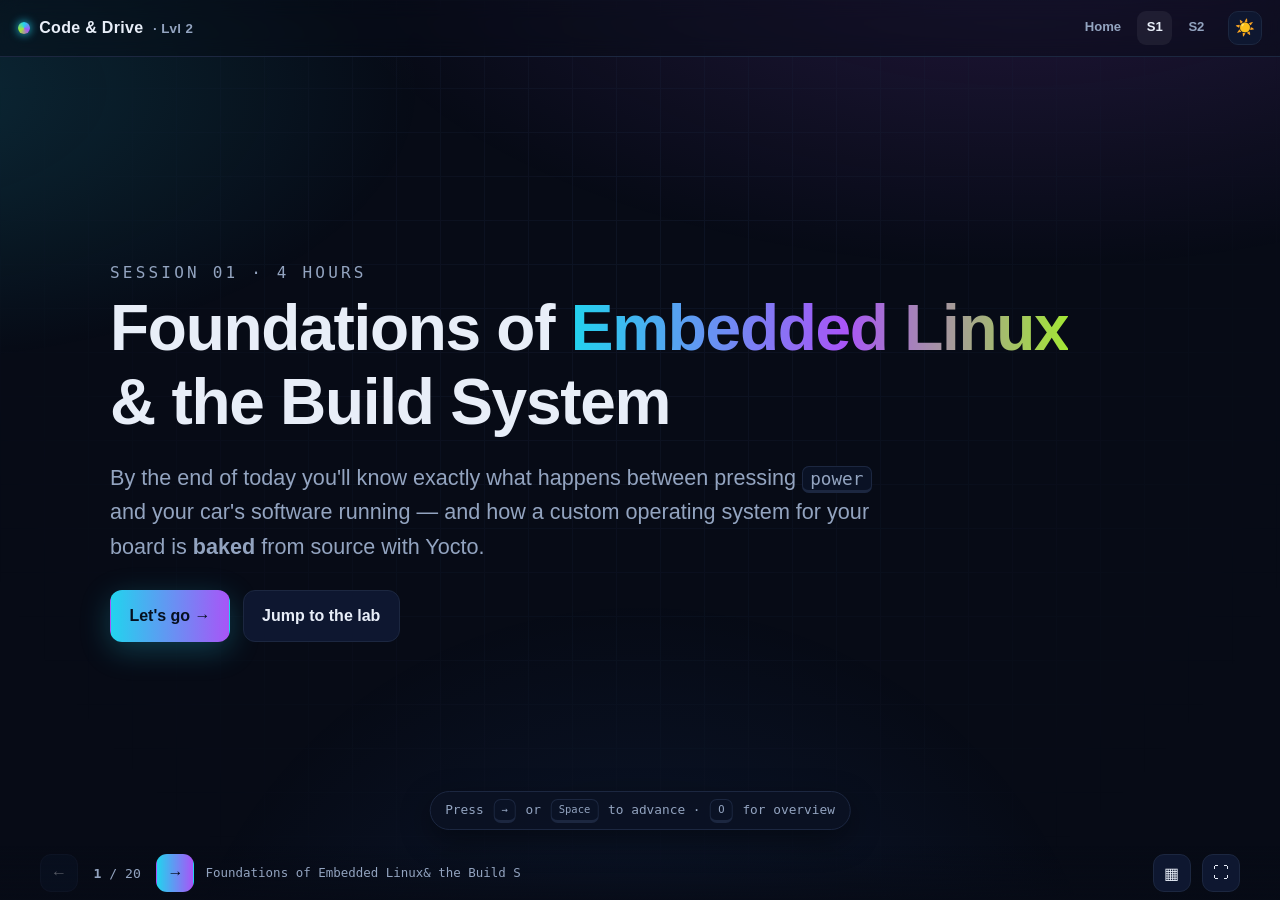
==== commit ddfef513: "Publish Session 2" ====
--- a/session1.html
+++ b/session1.html
@@ -12,9 +12,8 @@
 <header class="topbar">
   <div class="brand"><span class="dot"></span> Code&nbsp;&amp;&nbsp;Drive <small>· Lvl 2</small></div>
   <nav>
-    <a href="index.html">Home</a><a href="session1.html">S1</a>
+    <a href="index.html">Home</a><a href="session1.html">S1</a><a href="session2.html">S2</a>
     <!-- PUBLISH: uncomment each tab here (and in every published page) as the session goes live
-    <a href="session2.html">S2</a>
     <a href="session3.html">S3</a><a href="session4.html">S4</a><a href="session5.html">S5</a><a href="session6.html">S6</a>
     -->
   </nav>
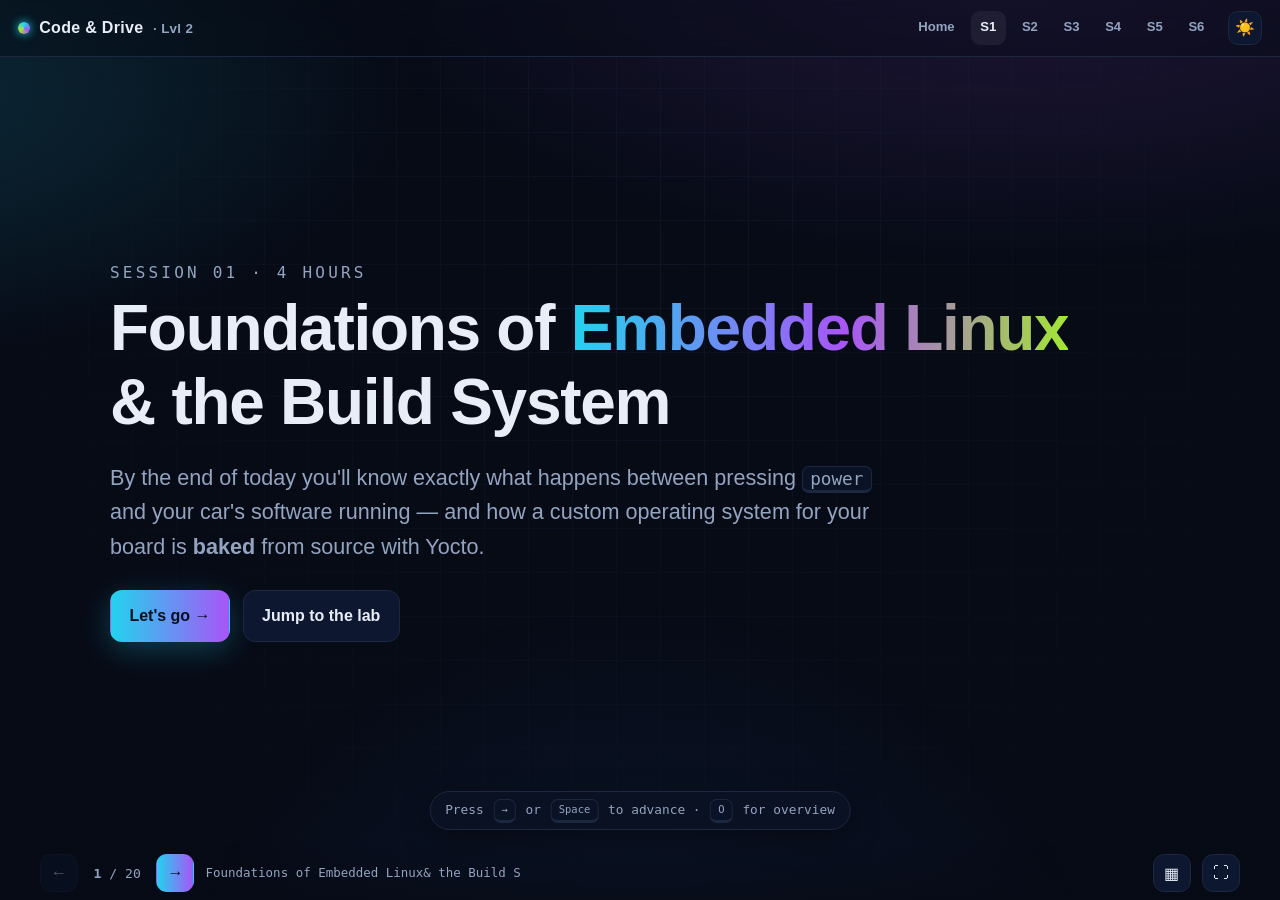
==== commit 9616d788: "Publish session 3 actuation page" ====
--- a/session1.html
+++ b/session1.html
@@ -13,9 +13,7 @@
   <div class="brand"><span class="dot"></span> Code&nbsp;&amp;&nbsp;Drive <small>· Lvl 2</small></div>
   <nav>
     <a href="index.html">Home</a><a href="session1.html">S1</a><a href="session2.html">S2</a>
-    <!-- PUBLISH: uncomment each tab here (and in every published page) as the session goes live
     <a href="session3.html">S3</a><a href="session4.html">S4</a><a href="session5.html">S5</a><a href="session6.html">S6</a>
-    -->
   </nav>
 </header>
 
